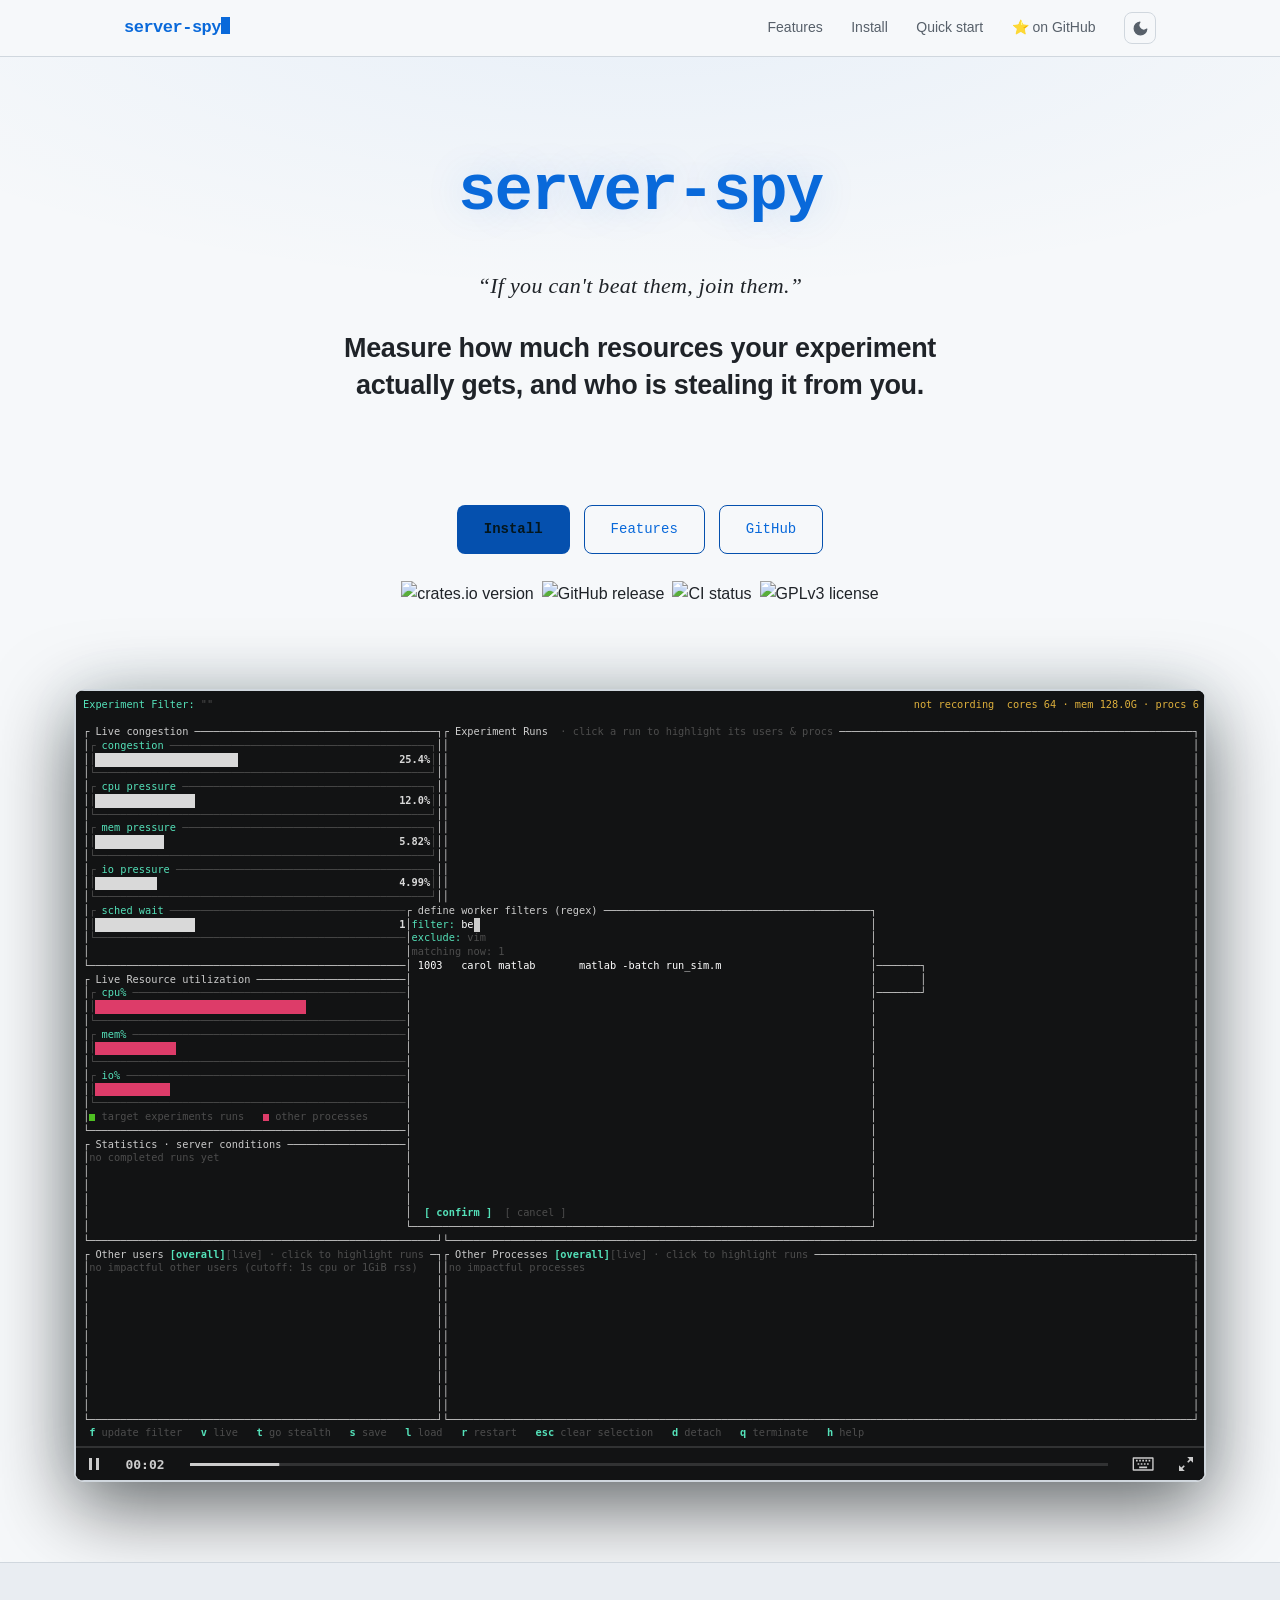
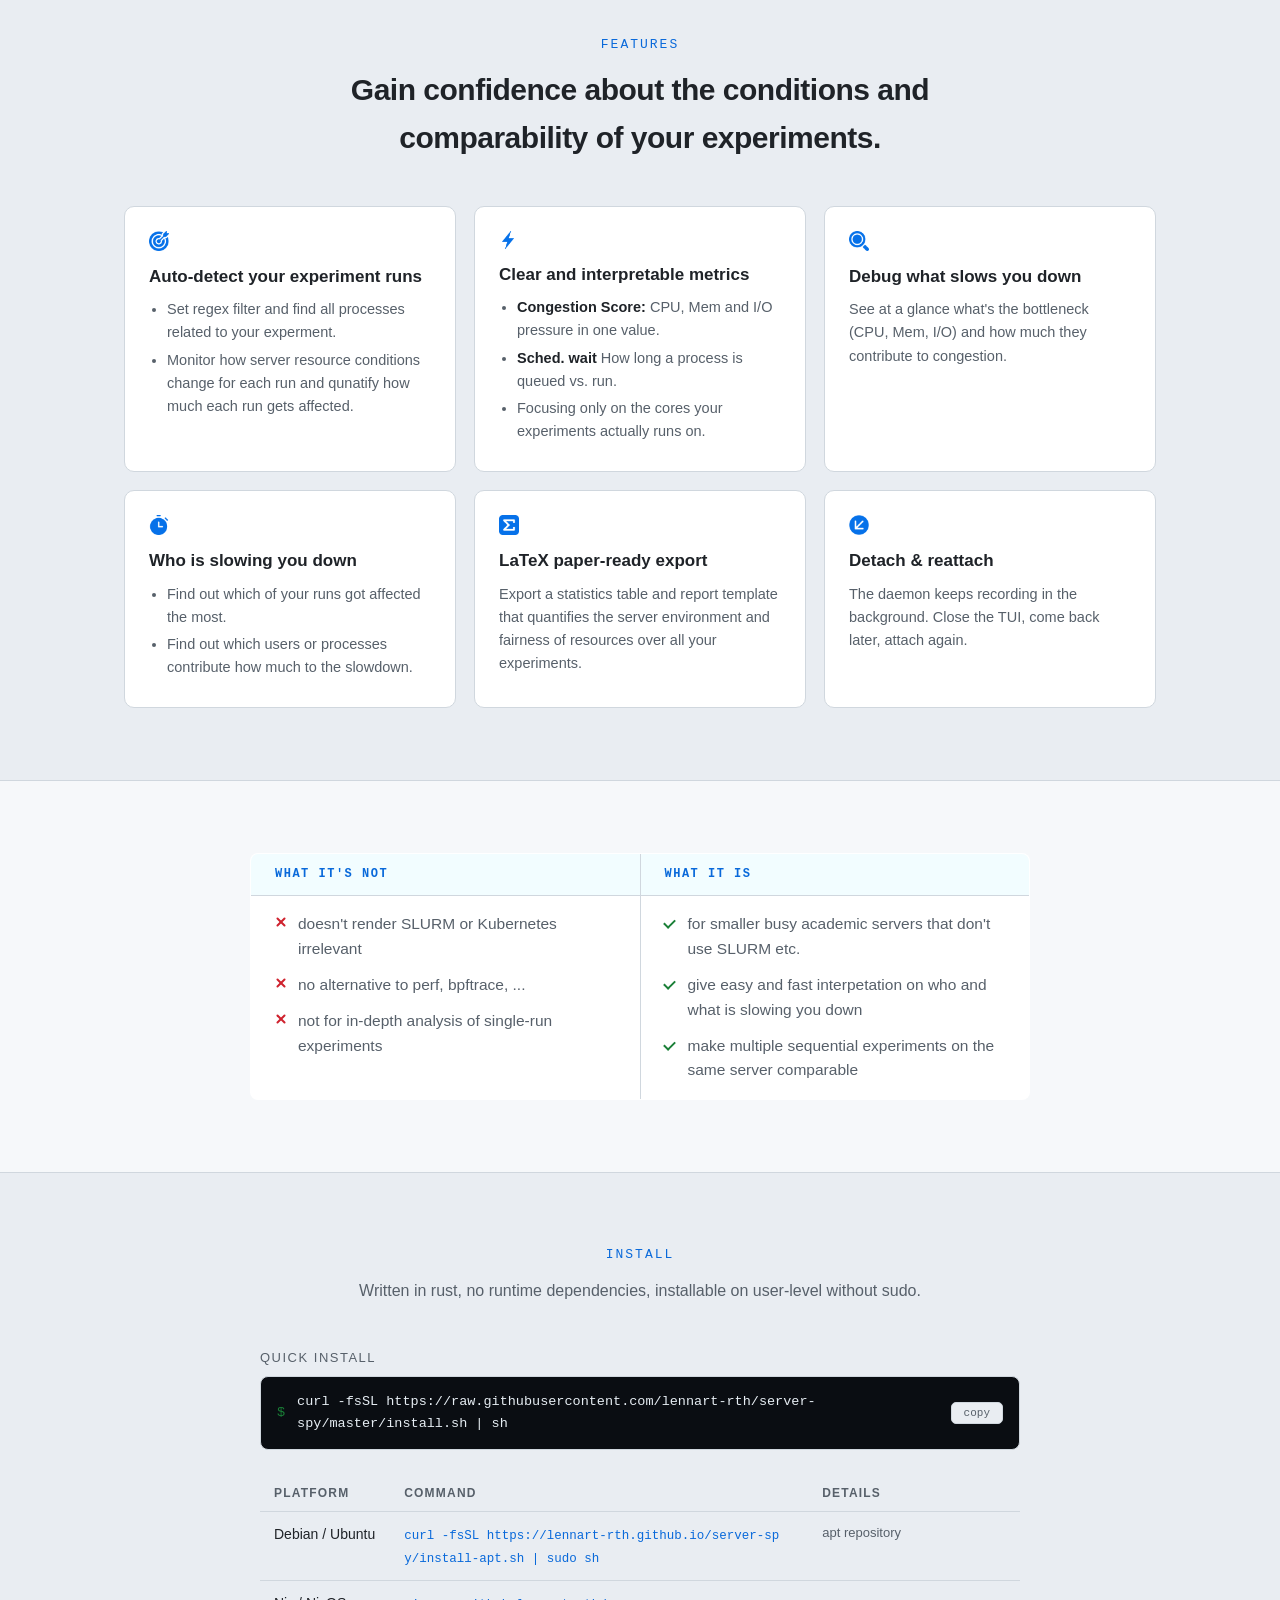
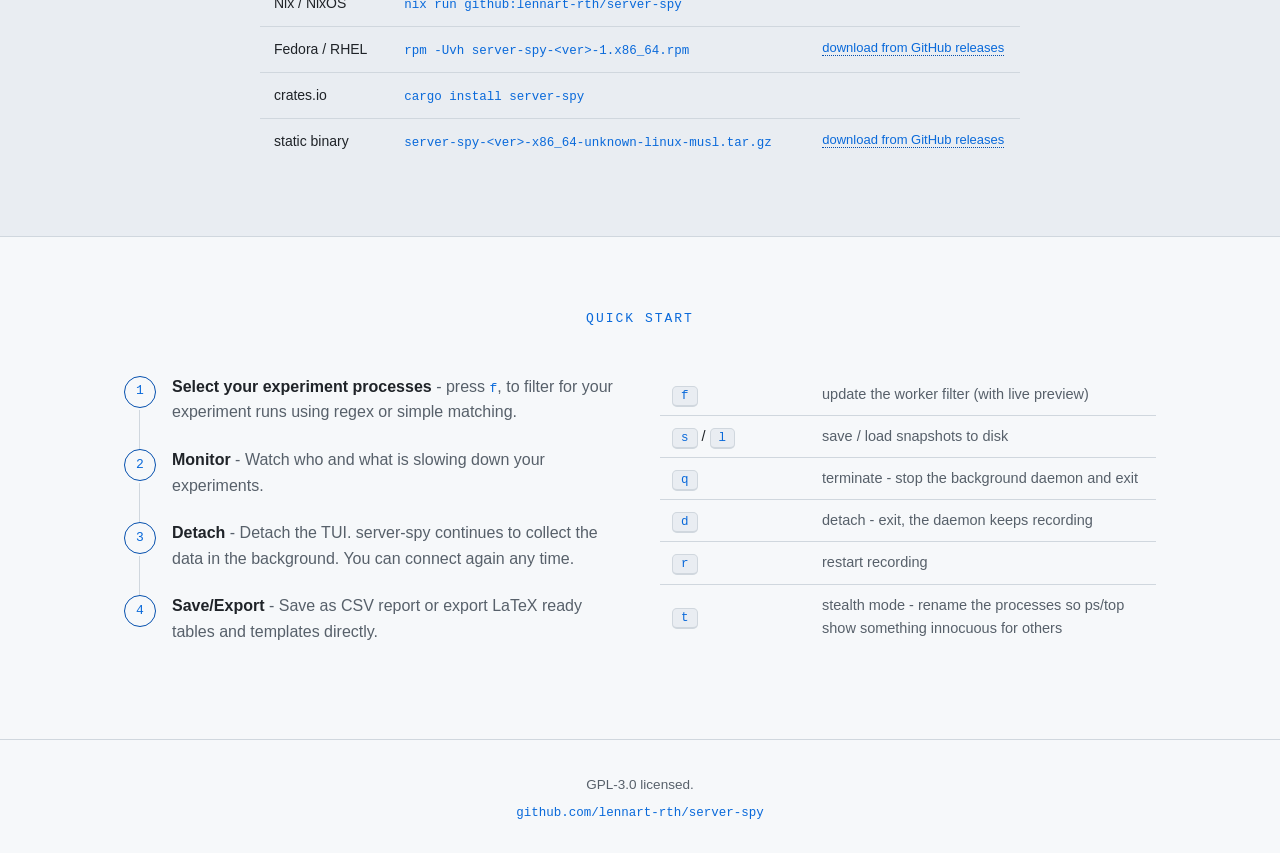
==== site/index.html @ 8155244b "demo: refresh recorded cast" ====
<!DOCTYPE html>
<html lang="en">
<head>
<meta charset="UTF-8">
<meta name="viewport" content="width=device-width, initial-scale=1.0">
<title>server-spy - system congestion tracker for shared servers</title>
<meta name="description" content="server-spy measures how much CPU, memory and I/O your experiment processes actually got on a busy shared server - and who took the rest.">
<!-- machine-meta:start -->
<meta property="og:title" content="server-spy — gain confidence about the conditions and comparability of your experiments">
<meta property="og:description" content="A terminal tool that measures CPU, memory and I/O congestion on shared servers and shows how much each of your experiment runs was slowed down by it.">
<meta property="og:type" content="website">
<meta property="og:url" content="https://lennart-rth.github.io/server-spy/">
<meta property="og:image" content="https://lennart-rth.github.io/server-spy/og-image.png">
<link rel="alternate" type="text/markdown" href="index.md">
<link rel="describedby" href="llms.txt">
<script type="application/ld+json">
{
  "@context": "https://schema.org",
  "@type": "SoftwareApplication",
  "name": "server-spy",
  "description": "A terminal tool that measures CPU, memory and I/O congestion on shared servers and shows how much each of your experiment runs was slowed down by it.",
  "url": "https://lennart-rth.github.io/server-spy/",
  "codeRepository": "https://github.com/lennart-rth/server-spy",
  "license": "https://www.gnu.org/licenses/gpl-3.0.html",
  "version": "0.1.2",
  "softwareVersion": "0.1.2",
  "operatingSystem": "Linux",
  "applicationCategory": "DeveloperApplication",
  "installUrl": "https://lennart-rth.github.io/server-spy/install.sh",
  "downloadUrl": "https://github.com/lennart-rth/server-spy/releases/latest",
  "releaseNotes": "https://github.com/lennart-rth/server-spy/releases",
  "author": { "@type": "Person", "name": "lennart-rth", "url": "https://github.com/lennart-rth" },
  "datePublished": "2026-08-21",
  "offers": { "@type": "Offer", "price": "0", "priceCurrency": "EUR" },
  "keywords": ["monitoring", "hpc", "psi", "reproducibility", "shared-server", "experiment", "congestion", "tui", "linux"]
}
</script>
<!-- machine-meta:end -->
<link rel="icon" type="image/png" sizes="32x32" href="favicon.png">
<script>
  try { var savedTheme = localStorage.getItem("theme"); } catch (e) { savedTheme = null; }
  document.documentElement.dataset.theme = savedTheme || (window.matchMedia("(prefers-color-scheme: light)").matches ? "light" : "dark");
</script>
<link rel="icon" type="image/svg+xml" href="favicon.svg">
<link rel="stylesheet" href="style.css?v=0.1.2">
</head>
<body>

<nav>
  <div class="container">
    <a class="brand" href="#">server-spy<span class="cursor"></span></a>
    <div class="links">
      <a href="#features">Features</a>
      <a href="#install">Install</a>
      <a href="#quickstart">Quick start</a>
      <a href="https://github.com/lennart-rth/server-spy">⭐ on GitHub</a>
      <button class="theme-toggle" id="theme-toggle" type="button" aria-label="Toggle light mode">
        <svg class="icon-sun" viewBox="0 0 24 24" aria-hidden="true"><path d="M12 17a5 5 0 1 0 0-10 5 5 0 0 0 0 10Zm0-12V3m0 18v-2M4.2 4.2l1.4 1.4m12.8 12.8 1.4 1.4M3 12h2m14 0h2M4.2 19.8l1.4-1.4m12.8-12.8 1.4-1.4"/></svg>
        <svg class="icon-moon" viewBox="0 0 24 24" aria-hidden="true"><path d="M21 12.8A9 9 0 1 1 11.2 3a7 7 0 0 0 9.8 9.8Z"/></svg>
      </button>
    </div>
  </div>
</nav>

<header class="hero">
  <div class="container">
    <h1>server-spy</h1>
    <p class="sub">
      <span class="quote"><q>If you can't beat them, join them.</q></span>
      <span class="catch">Measure how much resources your experiment actually gets, and who is stealing it from you.</span>
    </p>
    <div class="cta">
      <a class="btn solid" href="#install">Install</a>
      <a class="btn" href="#features">Features</a>
      <a class="btn" href="https://github.com/lennart-rth/server-spy">GitHub</a>
    </div>
    <div class="badges">
      <img src="https://img.shields.io/crates/v/server-spy" alt="crates.io version">
      <img src="https://img.shields.io/github/v/release/lennart-rth/server-spy" alt="GitHub release">
      <img src="https://img.shields.io/github/actions/workflow/status/lennart-rth/server-spy/ci.yml?label=ci" alt="CI status">
      <img src="https://img.shields.io/badge/license-GPLv3-blue" alt="GPLv3 license">
    </div>
  </div>
</header>

<div class="cast-wrap">
  <div id="demo-player"></div>
</div>

<section class="alt" id="features">
  <div class="container">
    <div class="sec-head">
      <div class="kicker">Features</div>
      <h2>Gain confidence about the conditions and comparability of your experiments.</h2>
    </div>
    <div class="cards">
      <div class="card">
        <div class="icon"><img src="target_407061.png" alt=""></div>
        <h3>Auto-detect your experiment runs</h3>
        <ul>
          <li>Set regex filter and find all processes related to your experment.</li>
          <li>Monitor how server resource conditions change for each run and qunatify how much each run gets affected.</li>
        </ul>
      </div>
      <div class="card">
        <div class="icon icon-sm"><img src="electric_11869452.png" alt=""></div>
        <h3>Clear and interpretable metrics</h3>
        <ul>
          <li><strong>Congestion Score:</strong> CPU, Mem and I/O pressure in one value.</li>
          <li><strong>Sched. wait</strong> How long a process is queued vs. run.</li>
          <li>Focusing only on the cores your experiments actually runs on.</li>
        </ul>
      </div>
      <div class="card">
        <div class="icon"><img src="search_929540.png" alt=""></div>
        <h3>Debug what slows you down</h3>
        <p>See at a glance what's the bottleneck (CPU, Mem, I/O) and how much they contribute to congestion.</p>
      </div>
      <div class="card">
        <div class="icon"><img src="timer_709717.png" alt=""></div>
        <h3>Who is slowing you down</h3>
        <ul>
          <li>Find out which of your runs got affected the most.</li>
          <li>Find out which users or processes contribute how much to the slowdown.</li>
        </ul>
      </div>
      <div class="card">
        <div class="icon"><img src="summation_13111352.png" alt=""></div>
        <h3>LaTeX paper-ready export</h3>
        <p>Export a statistics table and report template that quantifies the server environment and fairness of resources over all your experiments.</p>
      </div>
      <div class="card">
        <div class="icon"><img src="left-down_7131349.png" alt=""></div>
        <h3>Detach &amp; reattach</h3>
        <p>The daemon keeps recording in the background. Close the TUI, come back later, attach again.</p>
      </div>
    </div>
  </div>
</section>

<section id="scope">
  <div class="container">
    <!-- <div class="sec-head"> -->
      <!-- <div class="kicker">Scope</div> -->
    <!-- </div> -->
    <div class="scope-wrap">
      <table class="scope">
        <thead>
          <tr>
            <th>What it's not</th>
            <th>What it is</th>
          </tr>
        </thead>
        <tbody>
          <tr>
            <td>
              <ul>
                <li class="no"><span class="mark no-mark" aria-hidden="true"></span><span>doesn't render SLURM or Kubernetes irrelevant</span></li>
                <li class="no"><span class="mark no-mark" aria-hidden="true"></span><span>no alternative to perf, bpftrace, ...</span></li>
                <li class="no"><span class="mark no-mark" aria-hidden="true"></span><span>not for in-depth analysis of single-run experiments</span></li>
              </ul>
            </td>
            <td>
              <ul>
                <li class="yes"><span class="mark yes-mark" aria-hidden="true"></span><span>for smaller busy academic servers that don't use SLURM etc.</span></li>
                <li class="yes"><span class="mark yes-mark" aria-hidden="true"></span>give easy and fast interpetation on who and what is slowing you down<span></span></li>
                <li class="yes"><span class="mark yes-mark" aria-hidden="true"></span><span>make multiple sequential experiments on the same server comparable</span></li>
              </ul>
            </td>
          </tr>
        </tbody>
      </table>
    </div>
  </div>
</section>

<section class="alt" id="install">
  <div class="container">
    <div class="sec-head">
      <div class="kicker">Install</div>
      <p>Written in rust, no runtime dependencies, installable on user-level without sudo.</p>
    </div>
    <div class="quick-title">Quick install</div>
    <div class="one-liner" id="install-cmd">
      <span class="prompt">$</span><span id="install-cmd-text"> curl -fsSL https://raw.githubusercontent.com/lennart-rth/server-spy/master/install.sh | sh</span>
      <button class="copy-btn" id="copy-btn" type="button">copy</button>
    </div>
    <table class="install-table">
      <tr><th>Platform</th><th>Command</th><th>Details</th></tr>
      <tr><td>Debian / Ubuntu</td><td><code>curl -fsSL https://lennart-rth.github.io/server-spy/install-apt.sh | sudo sh</code></td><td>apt repository</td></tr>
      <tr><td>Nix / NixOS</td><td><code>nix run github:lennart-rth/server-spy</code></td><td></td></tr>
      <tr><td>Fedora / RHEL</td><td><code>rpm -Uvh server-spy-&lt;ver&gt;-1.x86_64.rpm</code></td><td><a href="https://github.com/lennart-rth/server-spy/releases">download from GitHub releases</a></td></tr>
      <tr><td>crates.io</td><td><code>cargo install server-spy</code></td><td></td></tr>
      <tr><td>static binary</td><td><code>server-spy-&lt;ver&gt;-x86_64-unknown-linux-musl.tar.gz</code></td><td><a href="https://github.com/lennart-rth/server-spy/releases">download from GitHub releases</a></td></tr>
    </table>
  </div>
</section>

<section id="quickstart">
  <div class="container">
    <div class="sec-head">
      <div class="kicker">Quick start</div>
    </div>
    <div class="split">
      <div class="flow">
        <ol>
          <li><strong>Select your experiment processes</strong> - press <code>f</code>, to filter for your experiment runs using regex or simple matching.</li>
          <li><strong>Monitor</strong> - Watch who and what is slowing down your experiments.</li>
          <li><strong>Detach</strong> - Detach the TUI. server-spy continues to collect the data in the background. You can connect again any time.</li>
          <li><strong>Save/Export</strong> - Save as CSV report or export LaTeX ready tables and templates directly.</li>
        </ol>
      </div>
      <table class="keys">
        <tr><td><kbd>f</kbd></td><td>update the worker filter (with live preview)</td></tr>
        <tr><td><kbd>s</kbd> / <kbd>l</kbd></td><td>save / load snapshots to disk</td></tr>
        <tr><td><kbd>q</kbd></td><td>terminate - stop the background daemon and exit</td></tr>
        <tr><td><kbd>d</kbd></td><td>detach - exit, the daemon keeps recording</td></tr>
        <tr><td><kbd>r</kbd></td><td>restart recording</td></tr>
        <tr><td><kbd>t</kbd></td><td>stealth mode - rename the processes so ps/top show something innocuous for others</td></tr>
      </table>
    </div>
  </div>
</section>

<footer>
  <div class="container">
    <p>GPL-3.0 licensed.</p>
    <p class="mono"><a href="https://github.com/lennart-rth/server-spy">github.com/lennart-rth/server-spy</a></p>
  </div>
</footer>

<script>
(function () {
    var btn = document.getElementById("copy-btn");
    var cmd = document.getElementById("install-cmd-text");
    btn.addEventListener("click", function () {
        var text = cmd.innerText.trim();
        var done = function () {
            btn.textContent = "copied";
            btn.classList.add("copied");
            setTimeout(function () {
                btn.textContent = "copy";
                btn.classList.remove("copied");
            }, 1500);
        };
        if (navigator.clipboard && navigator.clipboard.writeText) {
            navigator.clipboard.writeText(text).then(done, function () {
                fallback(text);
                done();
            });
        } else {
            fallback(text);
            done();
        }
        function fallback(text) {
            var ta = document.createElement("textarea");
            ta.value = text;
            ta.style.position = "fixed";
            ta.style.opacity = "0";
            document.body.appendChild(ta);
            ta.select();
            try { document.execCommand("copy"); } catch (e) {}
            document.body.removeChild(ta);
        }
    });
})();
</script>

<link rel="stylesheet" href="asciinema-player.css?v=0.1.2">
<script src="asciinema-player.min.js?v=0.1.2"></script>
<script>
  AsciinemaPlayer.create('[data-uri]', document.getElementById('demo-player'), {
    theme: 'asciinema',
    controls: true,
    autoPlay: true,
    loop: true,
    idleTimeLimit: 1,
    fit: 'width',
    preload: true,
    poster: 'data:text/plain,server-spy - a live session on a shared server'
  });
</script>

<script>
document.getElementById("theme-toggle").addEventListener("click", function () {
  var next = document.documentElement.dataset.theme === "dark" ? "light" : "dark";
  document.documentElement.dataset.theme = next;
  try { localStorage.setItem("theme", next); } catch (e) {}
});
</script>

</body>
</html>
---- site/style.css ----
:root {
    --bg: #0b0e14;
    --bg-soft: #11151f;
    --panel: #0f141f;
    --border: #1e2635;
    --text: #c9d1d9;
    --muted: #7d8590;
    --accent: #00d9ff;
    --accent-dim: #0aa8c9;
    --green: #3fb950;
    --red: #f85149;
    --nav-bg: rgba(11, 14, 20, 0.9);
    --term-bg: #0a0d12;
    --term-fg: #e6edf3;
    --mono: "SFMono-Regular", "JetBrains Mono", "Fira Code", Menlo, Consolas, monospace;
    --serif: Georgia, "Times New Roman", "Noto Serif", serif;
}

html[data-theme="light"] {
    --bg: #f6f8fa;
    --bg-soft: #e9edf2;
    --panel: #ffffff;
    --border: #d0d7de;
    --text: #1f2328;
    --muted: #57606a;
    --accent: #0969da;
    --accent-dim: #0550ae;
    --green: #1a7f37;
    --red: #cf222e;
    --nav-bg: rgba(246, 248, 250, 0.92);
}

/* light mode: tone down the neon cyan glows so only a soft blue remains */
html[data-theme="light"] .hero {
    background:
        radial-gradient(ellipse 70% 50% at 50% -10%, rgba(9, 105, 218, 0.06), transparent),
        var(--bg);
}
html[data-theme="light"] .hero h1 {
    text-shadow: 0 0 40px rgba(9, 105, 218, 0.18);
}
html[data-theme="light"] .hero .sub .catch {
    text-shadow: none;
}
html[data-theme="light"] .btn:hover {
    background: rgba(9, 105, 218, 0.07);
    box-shadow: 0 0 24px rgba(9, 105, 218, 0.12);
}
html[data-theme="light"] .card .icon img {
    filter: invert(33%) sepia(97%) saturate(2404%) hue-rotate(199deg) brightness(91%) contrast(101%);
}

html { scroll-behavior: smooth; }

body {
    transition: background-color 0.2s ease, color 0.2s ease;
}

* { margin: 0; padding: 0; box-sizing: border-box; }

html { scroll-behavior: smooth; }

body {
    background: var(--bg);
    color: var(--text);
    font-family: -apple-system, BlinkMacSystemFont, "Segoe UI", Roboto, "Helvetica Neue", Arial, sans-serif;
    line-height: 1.6;
    font-size: 16px;
}

.container { max-width: 1080px; margin: 0 auto; padding: 0 24px; }

/* ---------- nav ---------- */

nav {
    position: sticky; top: 0; z-index: 10;
    background: var(--nav-bg);
    backdrop-filter: blur(8px);
    border-bottom: 1px solid var(--border);
}
nav .container {
    display: flex; align-items: center; justify-content: space-between;
    height: 56px;
}
.brand {
    font-family: var(--mono);
    font-weight: 700; font-size: 17px;
    color: var(--accent);
    letter-spacing: -0.5px;
    text-decoration: none;
}
.brand .cursor {
    display: inline-block; width: 9px; height: 17px;
    background: var(--accent);
    vertical-align: -2px;
    animation: blink 1.1s steps(1) infinite;
}
@keyframes blink { 50% { opacity: 0; } }
nav .links a {
    color: var(--muted);
    text-decoration: none;
    margin-left: 24px;
    font-size: 14px;
}
nav .links a:hover { color: var(--accent); }
.theme-toggle {
    margin-left: 24px;
    display: inline-flex;
    align-items: center;
    justify-content: center;
    width: 32px;
    height: 32px;
    border-radius: 8px;
    background: transparent;
    border: 1px solid var(--border);
    color: var(--muted);
    cursor: pointer;
    vertical-align: middle;
    transition: all 0.15s ease;
}
.theme-toggle:hover { color: var(--accent); border-color: var(--accent-dim); }
.theme-toggle svg {
    width: 17px;
    height: 17px;
    fill: currentColor;
    stroke: currentColor;
    stroke-width: 1.7;
    stroke-linecap: round;
    stroke-linejoin: round;
}
html[data-theme="dark"] .theme-toggle .icon-moon { display: none; }
html[data-theme="light"] .theme-toggle .icon-sun { display: none; }

/* ---------- hero ---------- */

.hero {
    padding: 84px 0 48px;
    text-align: center;
    background:
        radial-gradient(ellipse 70% 50% at 50% -10%, rgba(0, 217, 255, 0.10), transparent),
        var(--bg);
}
.hero .tag {
    font-family: var(--mono);
    font-size: 13px;
    color: var(--muted);
    margin-bottom: 18px;
}
.hero h1 {
    font-family: var(--mono);
    font-size: clamp(38px, 6vw, 64px);
    font-weight: 700;
    letter-spacing: -2px;
    color: var(--accent);
    text-shadow: 0 0 40px rgba(0, 217, 255, 0.35);
}
.hero .sub {
    max-width: 640px;
    margin: 25px auto 0;
    color: var(--muted);
    font-size: 18px;
}
.hero .sub .quote {
    display: block;
    margin-bottom: 20px;
}
.hero .sub .quote q {
    font-family: var(--serif);
    font-style: italic;
    font-size: 22px;
    color: var(--text);
    letter-spacing: 0.3px;
}
.hero .sub .catch {
    display: block;
    font-size: 27px;
    font-weight: 700;
    line-height: 1.4;
    letter-spacing: -0.3px;
    color: var(--text);
    margin-top: 26px;
    text-shadow: 0 0 30px rgba(0, 217, 255, 0.12);
}
.scope-wrap {
    max-width: 780px;
    margin: 0 auto;
}
.scope {
    width: 100%;
    border-collapse: collapse;
    border: 1px solid var(--border);
    border-radius: 8px;
    overflow: hidden;
    background: var(--panel);
    text-align: left;
    font-size: 15.5px;
}
.scope th {
    padding: 11px 24px;
    font-family: var(--mono);
    font-size: 12px;
    letter-spacing: 1.5px;
    text-transform: uppercase;
    color: var(--accent);
    background: rgba(0, 217, 255, 0.05);
    border-bottom: 1px solid var(--border);
}
.scope td {
    padding: 16px 24px;
    vertical-align: top;
    color: var(--muted);
    width: 50%;
}
.scope th + th,
.scope td + td {
    border-left: 1px solid var(--border);
}
.scope ul {
    margin: 0;
    padding: 0;
    list-style: none;
}
.scope li {
    display: flex;
    align-items: flex-start;
    gap: 10px;
    margin-bottom: 11px;
}
.scope li:last-child {
    margin-bottom: 0;
}
/* CSS-drawn markers: a check and a cross, no emoji glyphs */
.scope .mark {
    flex: none;
    position: relative;
    width: 13px;
    height: 13px;
    margin-top: 4px;
}
.scope .yes-mark::after {
    content: "";
    position: absolute;
    left: 1px;
    top: 1px;
    width: 5px;
    height: 9px;
    border: solid var(--green);
    border-width: 0 2px 2px 0;
    transform: rotate(45deg);
}
.scope .no-mark::before,
.scope .no-mark::after {
    content: "";
    position: absolute;
    left: 0;
    top: 5px;
    width: 12px;
    height: 2px;
    border-radius: 1px;
    background: var(--red);
}
.scope .no-mark::before {
    transform: rotate(45deg);
}
.scope .no-mark::after {
    transform: rotate(-45deg);
}
.scope b {
    color: var(--text);
    font-weight: 600;
}
.hero .cta { margin-top: 100px; display: flex; gap: 14px; justify-content: center; flex-wrap: wrap; }
.btn {
    display: inline-block;
    padding: 12px 26px;
    border-radius: 8px;
    font-family: var(--mono);
    font-size: 14px;
    text-decoration: none;
    border: 1px solid var(--accent-dim);
    color: var(--accent);
    transition: all 0.15s ease;
}
.btn:hover { background: rgba(0, 217, 255, 0.08); box-shadow: 0 0 24px rgba(0, 217, 255, 0.25); }
.btn.solid { background: var(--accent-dim); color: #04161c; font-weight: 700; border-color: transparent; }
.btn.solid:hover { background: var(--accent); }
.hero .badges { margin-top: 27px; display: flex; gap: 8px; justify-content: center; flex-wrap: wrap; }
.hero .badges img { height: 20px; }

/* ---------- tui screenshot ---------- */

.tui-wrap {
    margin: 40px auto 0;
    max-width: 1180px;
    padding: 0 24px;
}
.tui-shell {
    background: var(--term-bg);
    border: 1px solid var(--border);
    border-radius: 10px;
    box-shadow: 0 24px 80px rgba(0, 0, 0, 0.6), 0 0 60px rgba(0, 217, 255, 0.05);
    overflow: hidden;
}
.tui-titlebar {
    display: flex; align-items: center; gap: 8px;
    padding: 10px 14px;
    background: var(--bg-soft);
    border-bottom: 1px solid var(--border);
    font-family: var(--mono);
    font-size: 12px;
    color: var(--muted);
}
.tui-titlebar .dots { display: flex; gap: 6px; margin-right: 8px; }
.tui-titlebar .dots i {
    width: 11px; height: 11px; border-radius: 50%;
    background: var(--border);
}
.tui-titlebar .dots i:nth-child(1) { background: #f85149; }
.tui-titlebar .dots i:nth-child(2) { background: #d29922; }
.tui-titlebar .dots i:nth-child(3) { background: #3fb950; }
.tui-screen {
    padding: 10px 0 0;
    overflow-x: auto;
    max-height: 620px;
    overflow-y: auto;
}
.tui-screen pre {
    font-family: var(--mono);
    font-size: 12px;
    line-height: 1.25;
    color: var(--term-fg);
    padding: 0 12px 12px;
    display: inline-block;
    min-width: 100%;
    white-space: pre;
}

/* ---------- cast player ---------- */

.cast-wrap {
    max-width: 1180px;
    margin: 40px auto 80px;
    padding: 0 24px;
}
.cast-wrap .ap-wrapper,
.cast-wrap .ap-player {
    width: 100% !important;
    max-width: 100%;
    border: 1px solid var(--border);
    border-radius: 10px;
    box-shadow: 0 24px 80px rgba(0, 0, 0, 0.6), 0 0 60px rgba(0, 217, 255, 0.05);
    overflow: hidden;
}

/* ---------- sections ---------- */

section { padding: 72px 0; }
section.alt { background: var(--bg-soft); border-top: 1px solid var(--border); border-bottom: 1px solid var(--border); }
.sec-head { text-align: center; max-width: 720px; margin: 0 auto 44px; }
.sec-head .kicker {
    font-family: var(--mono);
    font-size: 13px;
    color: var(--accent);
    text-transform: uppercase;
    letter-spacing: 2px;
    margin-bottom: 10px;
}
.sec-head h2 { font-size: 30px; letter-spacing: -0.5px; }
.sec-head p { color: var(--muted); margin-top: 12px; }

/* feature cards */
.cards {
    display: grid;
    grid-template-columns: repeat(auto-fit, minmax(300px, 1fr));
    gap: 18px;
}
.card {
    background: var(--panel);
    border: 1px solid var(--border);
    border-radius: 10px;
    padding: 24px;
    transition: border-color 0.15s ease;
}
.card:hover { border-color: var(--accent-dim); }
.card .icon { font-family: var(--mono); font-size: 22px; color: var(--accent); }
.card .icon img {
    width: 20px;
    height: 20px;
    display: block;
    /* tint the black-on-transparent PNG to the accent blue (#00d9ff) */
    filter: invert(50%) sepia(11%) saturate(8987%) hue-rotate(187deg) brightness(145%) contrast(142%);
}
.card .icon-sm img { width: 18px; height: 18px; }
.card h3 { font-size: 17px; margin: 12px 0 8px; }
.card p { color: var(--muted); font-size: 14.5px; }
.card ul { margin: 0 0 0 18px; padding: 0; }
.card li { color: var(--muted); font-size: 14.5px; margin: 4px 0; }
.card li strong { color: var(--text); font-weight: 600; }

/* install */
.quick-title {
    max-width: 760px;
    margin: 0 auto;
    color: var(--muted);
    font-size: 13px;
    text-transform: uppercase;
    letter-spacing: 1.5px;
    margin-bottom: 8px;
}
.one-liner {
    display: flex;
    align-items: center;
    gap: 12px;
    margin: 0 auto;
    max-width: 760px;
    background: var(--term-bg);
    border: 1px solid var(--border);
    border-radius: 8px;
    padding: 14px 16px;
    font-family: var(--mono);
    font-size: 13.5px;
    color: var(--term-fg);
}
.one-liner .prompt {
    color: var(--green);
    user-select: none;
    -webkit-user-select: none;
    flex-shrink: 0;
}
.one-liner #install-cmd-text {
    flex: 1;
    overflow-wrap: anywhere;
    word-break: break-word;
}
.copy-btn {
    flex-shrink: 0;
    background: var(--bg-soft);
    color: var(--muted);
    border: 1px solid var(--border);
    border-radius: 5px;
    padding: 4px 12px;
    font-family: var(--mono);
    font-size: 11px;
    cursor: pointer;
    transition: all 0.15s ease;
}
.copy-btn:hover { color: var(--accent); border-color: var(--accent-dim); }
.copy-btn.copied { color: var(--green); border-color: var(--green); }

.install-table {
    width: 100%;
    max-width: 760px;
    margin: 26px auto 0;
    border-collapse: collapse;
    font-size: 14px;
}
.install-table th {
    text-align: left;
    color: var(--muted);
    font-weight: 600;
    font-size: 12px;
    text-transform: uppercase;
    letter-spacing: 1.2px;
    padding: 8px 14px;
    border-bottom: 1px solid var(--border);
}
.install-table td {
    padding: 11px 14px;
    border-bottom: 1px solid var(--border);
    vertical-align: top;
}
.install-table tr:last-child td { border-bottom: none; }
.install-table td:first-child { color: var(--text); white-space: nowrap; }
.install-table td:nth-child(2) { width: 55%; }
.install-table code {
    font-family: var(--mono);
    font-size: 12.5px;
    color: var(--accent);
    word-break: break-all;
}
.install-table td:last-child {
    color: var(--muted);
    font-size: 13px;
}
.install-table a {
    color: var(--accent);
    text-decoration: none;
    border-bottom: 1px dotted var(--accent-dim);
}
.install-table a:hover { color: var(--accent-dim); }

/* keys + flow */
.split { display: grid; grid-template-columns: 1fr 1fr; gap: 40px; align-items: start; }
@media (max-width: 820px) { .split { grid-template-columns: 1fr; } }
.flow ol { list-style: none; counter-reset: step; }
.flow li {
    counter-increment: step;
    position: relative;
    padding: 0 0 22px 48px;
    color: var(--muted);
}
.flow li::before {
    content: counter(step);
    position: absolute; left: 0; top: 2px;
    width: 30px; height: 30px;
    display: grid; place-items: center;
    border: 1px solid var(--accent-dim);
    border-radius: 50%;
    color: var(--accent);
    font-family: var(--mono);
    font-size: 13px;
}
.flow li strong { color: var(--text); }
.flow li code { font-family: var(--mono); font-size: 13px; color: var(--accent); }
.flow li:not(:last-child)::after {
    content: "";
    position: absolute; left: 14.5px; top: 36px;
    width: 1px; height: calc(100% - 34px);
    background: var(--border);
}

table.keys { width: 100%; border-collapse: collapse; font-size: 14.5px; }
table.keys td {
    padding: 9px 12px;
    border-bottom: 1px solid var(--border);
}
table.keys tr:last-child td { border-bottom: none; }
table.keys td:first-child { width: 150px; }
table.keys kbd {
    font-family: var(--mono);
    background: var(--bg-soft);
    border: 1px solid var(--border);
    border-bottom-width: 2px;
    border-radius: 5px;
    padding: 2px 8px;
    font-size: 12.5px;
    color: var(--accent);
}
table.keys td:last-child { color: var(--muted); }

/* how it works */
.how ul { list-style: none; max-width: 720px; margin: 0 auto; }
.how li {
    padding: 16px 0 16px 34px;
    position: relative;
    border-bottom: 1px solid var(--border);
    color: var(--muted);
}
.how li::before {
    content: "$";
    position: absolute; left: 0; top: 16px;
    color: var(--accent);
    font-family: var(--mono);
}
.how li strong { color: var(--text); }

/* footer */
footer {
    border-top: 1px solid var(--border);
    padding: 34px 0;
    text-align: center;
    color: var(--muted);
    font-size: 13.5px;
}
footer a { color: var(--accent); text-decoration: none; }
footer .mono { font-family: var(--mono); font-size: 12.5px; margin-top: 8px; }
---- site/asciinema-player.css ----
.ap-default-term-ff {
  --term-font-family: "Cascadia Code", "Source Code Pro", Menlo, Consolas, "DejaVu Sans Mono", monospace, "Symbols Nerd Font";
}
div.ap-wrapper {
  outline: none;
  height: 100%;
  display: flex;
  justify-content: center;
}
div.ap-wrapper .title-bar {
  display: none;
  top: -78px;
  transition: top 0.15s linear;
  position: absolute;
  left: 0;
  right: 0;
  box-sizing: content-box;
  font-size: 20px;
  line-height: 1em;
  padding: 15px;
  font-family: sans-serif;
  color: white;
  background-color: rgba(0, 0, 0, 0.8);
}
div.ap-wrapper .title-bar img {
  vertical-align: middle;
  height: 48px;
  margin-right: 16px;
}
div.ap-wrapper .title-bar a {
  color: white;
  text-decoration: underline;
}
div.ap-wrapper .title-bar a:hover {
  text-decoration: none;
}
div.ap-wrapper:fullscreen {
  background-color: #000;
  width: 100%;
  align-items: center;
}
div.ap-wrapper:fullscreen .title-bar {
  display: initial;
}
div.ap-wrapper:fullscreen.hud .title-bar {
  top: 0;
}
div.ap-wrapper div.ap-player {
  text-align: left;
  display: inline-block;
  padding: 0px;
  position: relative;
  box-sizing: content-box;
  overflow: hidden;
  max-width: 100%;
  border-radius: 4px;
  font-size: 15px;
  background-color: var(--term-color-background);
}
.ap-player {
  --term-color-foreground: #ffffff;
  --term-color-background: #000000;
  --term-color-0: var(--term-color-foreground);
  --term-color-1: var(--term-color-foreground);
  --term-color-2: var(--term-color-foreground);
  --term-color-3: var(--term-color-foreground);
  --term-color-4: var(--term-color-foreground);
  --term-color-5: var(--term-color-foreground);
  --term-color-6: var(--term-color-foreground);
  --term-color-7: var(--term-color-foreground);
  --term-color-8: var(--term-color-0);
  --term-color-9: var(--term-color-1);
  --term-color-10: var(--term-color-2);
  --term-color-11: var(--term-color-3);
  --term-color-12: var(--term-color-4);
  --term-color-13: var(--term-color-5);
  --term-color-14: var(--term-color-6);
  --term-color-15: var(--term-color-7);
}
div.ap-term {
  position: relative;
  font-family: var(--term-font-family);
  border-width: 0.75em;
  border-radius: 0;
  border-style: solid;
  border-color: var(--term-color-background);
  box-sizing: content-box;
}
div.ap-term canvas {
  position: absolute;
  inset: 0;
  display: block;
  width: 100%;
  height: 100%;
}
div.ap-term svg.ap-term-symbols {
  position: absolute;
  inset: 0;
  display: block;
  width: 100%;
  height: 100%;
  overflow: hidden;
  pointer-events: none;
}
div.ap-term svg.ap-term-symbols use {
  color: var(--term-color-foreground);
}
div.ap-term svg.ap-term-symbols:not(.ap-blink) .ap-blink {
  opacity: 0;
}
div.ap-term pre.ap-term-text {
  position: absolute;
  inset: 0;
  box-sizing: content-box;
  overflow: hidden;
  padding: 0;
  margin: 0px;
  display: block;
  white-space: pre;
  word-wrap: normal;
  word-break: normal;
  cursor: text;
  color: var(--term-color-foreground);
  outline: none;
  line-height: var(--term-line-height);
  font-family: inherit;
  font-size: inherit;
  font-variant-ligatures: none;
  border: 0;
  border-radius: 0;
  background-color: transparent !important;
}
pre.ap-term-text .ap-line {
  display: block;
  width: 100%;
  height: var(--term-line-height);
  position: absolute;
  top: calc(100% * var(--row) / var(--term-rows));
  letter-spacing: normal;
  overflow: hidden;
}
pre.ap-term-text .ap-line span {
  position: absolute;
  left: calc(100% * var(--offset) / var(--term-cols));
  padding: 0;
  display: inline-block;
  height: 100%;
}
pre.ap-term-text:not(.ap-blink) .ap-line .ap-blink {
  color: transparent;
  border-color: transparent;
}
pre.ap-term-text .ap-bold {
  font-weight: bold;
}
pre.ap-term-text .ap-faint {
  opacity: 0.5;
}
pre.ap-term-text .ap-underline {
  text-decoration: underline;
}
pre.ap-term-text .ap-italic {
  font-style: italic;
}
pre.ap-term-text .ap-strike {
  text-decoration: line-through;
}
.ap-line span {
  color: var(--term-color-foreground);
}
div.ap-player div.ap-control-bar {
  width: 100%;
  height: 32px;
  display: flex;
  justify-content: space-between;
  align-items: stretch;
  color: var(--term-color-foreground);
  box-sizing: content-box;
  line-height: 1;
  position: absolute;
  bottom: 0;
  left: 0;
  opacity: 0;
  transition: opacity 0.15s linear;
  user-select: none;
  border-top: 2px solid color-mix(in oklab, var(--term-color-background) 80%, var(--term-color-foreground));
  z-index: 30;
}
div.ap-player div.ap-control-bar * {
  box-sizing: inherit;
}
div.ap-control-bar svg.ap-icon path {
  fill: var(--term-color-foreground);
}
div.ap-control-bar button.ap-button {
  display: flex;
  flex: 0 0 auto;
  cursor: pointer;
  appearance: none;
  -webkit-appearance: none;
  background: transparent;
  border: 0;
  margin: 0;
  padding: 0;
  color: inherit;
  font: inherit;
  line-height: inherit;
}
div.ap-control-bar button.ap-playback-button {
  width: 12px;
  height: 12px;
  padding: 10px;
  margin: 0 0 0 2px;
}
div.ap-control-bar button.ap-playback-button svg {
  height: 12px;
  width: 12px;
}
div.ap-control-bar span.ap-timer {
  display: flex;
  flex: 0 0 auto;
  min-width: 50px;
  margin: 0 10px;
  height: 100%;
  text-align: center;
  font-size: 13px;
  line-height: 100%;
  cursor: default;
}
div.ap-control-bar span.ap-timer span {
  font-family: var(--term-font-family);
  font-size: inherit;
  font-weight: 600;
  margin: auto;
}
div.ap-control-bar span.ap-timer .ap-time-remaining {
  display: none;
}
div.ap-control-bar span.ap-timer:hover .ap-time-elapsed {
  display: none;
}
div.ap-control-bar span.ap-timer:hover .ap-time-remaining {
  display: flex;
}
div.ap-control-bar .ap-progressbar {
  display: block;
  flex: 1 1 auto;
  height: 100%;
  padding: 0 10px;
}
div.ap-control-bar .ap-progressbar .ap-bar {
  display: block;
  position: relative;
  cursor: default;
  height: 100%;
  font-size: 0;
}
div.ap-control-bar .ap-progressbar .ap-bar .ap-gutter {
  display: block;
  position: absolute;
  top: 15px;
  left: 0;
  right: 0;
  height: 3px;
}
div.ap-control-bar .ap-progressbar .ap-bar .ap-gutter-empty {
  background-color: color-mix(in oklab, var(--term-color-foreground) 20%, var(--term-color-background));
}
div.ap-control-bar .ap-progressbar .ap-bar .ap-gutter-full {
  width: 100%;
  transform-origin: left center;
  background-color: var(--term-color-foreground);
  border-radius: 3px;
}
div.ap-control-bar.ap-seekable .ap-progressbar .ap-bar {
  cursor: pointer;
}
div.ap-control-bar button.ap-fullscreen-button {
  width: 14px;
  height: 14px;
  padding: 9px;
  margin: 0 2px 0 4px;
}
div.ap-control-bar button.ap-fullscreen-button svg {
  width: 14px;
  height: 14px;
}
div.ap-control-bar button.ap-fullscreen-button svg.ap-icon-fullscreen-on {
  display: inline;
}
div.ap-control-bar button.ap-fullscreen-button svg.ap-icon-fullscreen-off {
  display: none;
}
div.ap-control-bar button.ap-fullscreen-button .ap-tooltip {
  right: 5px;
  left: initial;
  transform: none;
}
div.ap-control-bar button.ap-kbd-button {
  height: 14px;
  padding: 9px;
  margin: 0 0 0 4px;
}
div.ap-control-bar button.ap-kbd-button svg {
  width: 26px;
  height: 14px;
}
div.ap-control-bar button.ap-kbd-button .ap-tooltip {
  right: 5px;
  left: initial;
  transform: none;
}
div.ap-control-bar button.ap-speaker-button {
  width: 19px;
  padding: 6px 9px;
  margin: 0 0 0 4px;
  position: relative;
}
div.ap-control-bar button.ap-speaker-button svg {
  width: 19px;
}
div.ap-control-bar button.ap-speaker-button .ap-tooltip {
  left: -50%;
  transform: none;
}
div.ap-wrapper.ap-hud .ap-control-bar {
  opacity: 1;
}
div.ap-wrapper:fullscreen button.ap-fullscreen-button svg.ap-icon-fullscreen-on {
  display: none;
}
div.ap-wrapper:fullscreen button.ap-fullscreen-button svg.ap-icon-fullscreen-off {
  display: inline;
}
span.ap-progressbar span.ap-marker-container {
  display: block;
  top: 0;
  bottom: 0;
  width: 21px;
  position: absolute;
  margin-left: -10px;
}
span.ap-marker-container span.ap-marker {
  display: block;
  top: 13px;
  bottom: 12px;
  left: 7px;
  right: 7px;
  background-color: color-mix(in oklab, var(--term-color-foreground) 33%, var(--term-color-background));
  position: absolute;
  transition: top 0.1s, bottom 0.1s, left 0.1s, right 0.1s, background-color 0.1s;
  border-radius: 50%;
}
span.ap-marker-container span.ap-marker.ap-marker-past {
  background-color: var(--term-color-foreground);
}
span.ap-marker-container span.ap-marker:hover,
span.ap-marker-container:hover span.ap-marker {
  background-color: var(--term-color-foreground);
  top: 11px;
  bottom: 10px;
  left: 5px;
  right: 5px;
}
.ap-tooltip-container span.ap-tooltip {
  visibility: hidden;
  background-color: var(--term-color-foreground);
  color: var(--term-color-background);
  font-family: var(--term-font-family);
  font-weight: bold;
  text-align: center;
  padding: 0 0.5em;
  border-radius: 4px;
  position: absolute;
  z-index: 1;
  white-space: nowrap;
  /* Prevents the text from wrapping and makes sure the tooltip width adapts to the text length */
  font-size: 13px;
  line-height: 2em;
  bottom: 100%;
  left: 50%;
  transform: translateX(-50%);
}
.ap-tooltip-container:hover span.ap-tooltip {
  visibility: visible;
}
.ap-player .ap-overlay {
  z-index: 10;
  background-repeat: no-repeat;
  background-position: center;
  position: absolute;
  top: 0;
  left: 0;
  right: 0;
  bottom: 0;
  display: flex;
  justify-content: center;
  align-items: center;
}
.ap-player .ap-overlay-start {
  cursor: pointer;
}
.ap-player .ap-overlay-start .ap-play-button {
  font-size: 0px;
  position: absolute;
  left: 0;
  top: 0;
  right: 0;
  bottom: 0;
  text-align: center;
  color: white;
  height: 80px;
  max-height: 66%;
  margin: auto;
}
.ap-player .ap-overlay-start .ap-play-button div {
  height: 100%;
}
.ap-player .ap-overlay-start .ap-play-button div span {
  height: 100%;
  display: block;
}
.ap-player .ap-overlay-start .ap-play-button div span svg {
  height: 100%;
  display: inline-block;
}
.ap-player .ap-overlay-start .ap-play-button svg {
  filter: drop-shadow(0px 0px 5px rgba(0, 0, 0, 0.4));
}
.ap-player .ap-overlay-loading .ap-loader {
  width: 48px;
  height: 48px;
  border-radius: 50%;
  display: inline-block;
  position: relative;
  border: 10px solid;
  border-color: rgba(255, 255, 255, 0.3) rgba(255, 255, 255, 0.5) rgba(255, 255, 255, 0.7) #ffffff;
  border-color: color-mix(in srgb, var(--term-color-foreground) 30%, var(--term-color-background)) color-mix(in srgb, var(--term-color-foreground) 50%, var(--term-color-background)) color-mix(in srgb, var(--term-color-foreground) 70%, var(--term-color-background)) color-mix(in srgb, var(--term-color-foreground) 100%, var(--term-color-background));
  box-sizing: border-box;
  animation: ap-loader-rotation 1s linear infinite;
}
.ap-player .ap-overlay-info {
  background-color: var(--term-color-background);
}
.ap-player .ap-overlay-info span {
  font-family: var(--term-font-family);
  font-size: 2em;
  font-weight: bold;
  color: var(--term-color-background);
  background-color: var(--term-color-foreground);
  padding: 0.5em 0.75em;
  text-transform: uppercase;
}
.ap-player .ap-overlay-keystrokes {
  position: absolute;
  top: auto;
  left: auto;
  right: 20px;
  bottom: var(--ap-keystrokes-bottom);
  z-index: 20;
  width: auto;
  height: auto;
  font-size: 18px;
  text-align: right;
  padding: 0;
  display: flex;
  justify-content: flex-end;
  align-items: center;
  gap: 0.35em;
  pointer-events: none;
}
.ap-player .ap-overlay-keystrokes .ap-keystroke-pill {
  font-family: var(--term-font-family);
  font-size: inherit;
  opacity: 1;
  transition: opacity 80ms ease;
}
.ap-player .ap-overlay-keystrokes .ap-keystroke-pill kbd {
  display: inline-flex;
  justify-content: center;
  min-width: 1.2em;
  color: var(--term-color-background);
  background-color: var(--term-color-foreground);
  padding: 0.3em 0.5em;
  border-radius: 0.2em;
  font-family: inherit;
  font-size: 0.85em;
  font-weight: 600;
  border: none;
  margin: 0;
}
.ap-player .ap-overlay-keystrokes .ap-keystroke-pill.fading {
  opacity: 0;
  transition: opacity 700ms ease;
}
.ap-player .ap-overlay-help {
  background-color: rgba(0, 0, 0, 0.8);
  container-type: inline-size;
}
.ap-player .ap-overlay-help > div {
  font-family: var(--term-font-family);
  max-width: 85%;
  max-height: 85%;
  font-size: 18px;
  color: var(--term-color-foreground);
  box-sizing: border-box;
  margin-bottom: 32px;
}
.ap-player .ap-overlay-help > div div {
  padding: calc(min(4cqw, 40px));
  font-size: calc(min(1.9cqw, 18px));
  background-color: var(--term-color-background);
  border: 1px solid color-mix(in oklab, var(--term-color-background) 90%, var(--term-color-foreground));
  border-radius: 6px;
}
.ap-player .ap-overlay-help > div div p {
  font-weight: bold;
  margin: 0 0 2em 0;
}
.ap-player .ap-overlay-help > div div ul {
  list-style: none;
  padding: 0;
}
.ap-player .ap-overlay-help > div div ul li {
  margin: 0 0 0.75em 0;
}
.ap-player .ap-overlay-help > div div kbd {
  color: var(--term-color-background);
  background-color: var(--term-color-foreground);
  padding: 0.2em 0.5em;
  border-radius: 0.2em;
  font-family: inherit;
  font-size: 0.85em;
  border: none;
  margin: 0;
}
.ap-player .ap-overlay-error span {
  font-size: 8em;
}
.ap-player .slide-enter-active {
  transition: opacity 0.2s;
}
.ap-player .slide-enter-active.ap-was-playing {
  transition: top 0.2s ease-out, opacity 0.2s;
}
.ap-player .slide-exit-active {
  transition: top 0.2s ease-in, opacity 0.2s;
}
.ap-player .slide-enter {
  top: -50%;
  opacity: 0;
}
.ap-player .slide-enter-to {
  top: 0%;
}
.ap-player .slide-enter,
.ap-player .slide-enter-to,
.ap-player .slide-exit,
.ap-player .slide-exit-to {
  bottom: auto;
  height: 100%;
}
.ap-player .slide-exit {
  top: 0%;
}
.ap-player .slide-exit-to {
  top: -50%;
  opacity: 0;
}
@keyframes ap-loader-rotation {
  0% {
    transform: rotate(0deg);
  }
  100% {
    transform: rotate(360deg);
  }
}
.asciinema-player-theme-asciinema {
  --term-color-foreground: #cccccc;
  --term-color-background: #121314;
  --term-color-0: #000000;
  --term-color-1: #dd3c69;
  --term-color-2: #4ebf22;
  --term-color-3: #ddaf3c;
  --term-color-4: #26b0d7;
  --term-color-5: #b954e1;
  --term-color-6: #54e1b9;
  --term-color-7: #d9d9d9;
  --term-color-8: #4d4d4d;
  --term-color-9: #dd3c69;
  --term-color-10: #4ebf22;
  --term-color-11: #ddaf3c;
  --term-color-12: #26b0d7;
  --term-color-13: #b954e1;
  --term-color-14: #54e1b9;
  --term-color-15: #ffffff;
}
/*
  Based on Dracula: https://draculatheme.com
 */
.asciinema-player-theme-dracula {
  --term-color-foreground: #f8f8f2;
  --term-color-background: #282a36;
  --term-color-0: #21222c;
  --term-color-1: #ff5555;
  --term-color-2: #50fa7b;
  --term-color-3: #f1fa8c;
  --term-color-4: #bd93f9;
  --term-color-5: #ff79c6;
  --term-color-6: #8be9fd;
  --term-color-7: #f8f8f2;
  --term-color-8: #6272a4;
  --term-color-9: #ff6e6e;
  --term-color-10: #69ff94;
  --term-color-11: #ffffa5;
  --term-color-12: #d6acff;
  --term-color-13: #ff92df;
  --term-color-14: #a4ffff;
  --term-color-15: #ffffff;
}
/* Based on Monokai from base16 collection - https://github.com/chriskempson/base16 */
.asciinema-player-theme-monokai {
  --term-color-foreground: #f8f8f2;
  --term-color-background: #272822;
  --term-color-0: #272822;
  --term-color-1: #f92672;
  --term-color-2: #a6e22e;
  --term-color-3: #f4bf75;
  --term-color-4: #66d9ef;
  --term-color-5: #ae81ff;
  --term-color-6: #a1efe4;
  --term-color-7: #f8f8f2;
  --term-color-8: #75715e;
  --term-color-15: #f9f8f5;
}
/*
  Based on Nord: https://github.com/arcticicestudio/nord
  Via: https://github.com/neilotoole/asciinema-theme-nord
 */
.asciinema-player-theme-nord {
  --term-color-foreground: #eceff4;
  --term-color-background: #2e3440;
  --term-color-0: #3b4252;
  --term-color-1: #bf616a;
  --term-color-2: #a3be8c;
  --term-color-3: #ebcb8b;
  --term-color-4: #81a1c1;
  --term-color-5: #b48ead;
  --term-color-6: #88c0d0;
  --term-color-7: #eceff4;
}
.asciinema-player-theme-seti {
  --term-color-foreground: #cacecd;
  --term-color-background: #111213;
  --term-color-0: #323232;
  --term-color-1: #c22832;
  --term-color-2: #8ec43d;
  --term-color-3: #e0c64f;
  --term-color-4: #43a5d5;
  --term-color-5: #8b57b5;
  --term-color-6: #8ec43d;
  --term-color-7: #eeeeee;
  --term-color-15: #ffffff;
}
/*
  Based on Solarized Dark: https://ethanschoonover.com/solarized/
 */
.asciinema-player-theme-solarized-dark {
  --term-color-foreground: #839496;
  --term-color-background: #002b36;
  --term-color-0: #073642;
  --term-color-1: #dc322f;
  --term-color-2: #859900;
  --term-color-3: #b58900;
  --term-color-4: #268bd2;
  --term-color-5: #d33682;
  --term-color-6: #2aa198;
  --term-color-7: #eee8d5;
  --term-color-8: #002b36;
  --term-color-9: #cb4b16;
  --term-color-10: #586e75;
  --term-color-11: #657b83;
  --term-color-12: #839496;
  --term-color-13: #6c71c4;
  --term-color-14: #93a1a1;
  --term-color-15: #fdf6e3;
}
/*
  Based on Solarized Light: https://ethanschoonover.com/solarized/
 */
.asciinema-player-theme-solarized-light {
  --term-color-foreground: #657b83;
  --term-color-background: #fdf6e3;
  --term-color-0: #073642;
  --term-color-1: #dc322f;
  --term-color-2: #859900;
  --term-color-3: #b58900;
  --term-color-4: #268bd2;
  --term-color-5: #d33682;
  --term-color-6: #2aa198;
  --term-color-7: #eee8d5;
  --term-color-8: #002b36;
  --term-color-9: #cb4b16;
  --term-color-10: #586e75;
  --term-color-11: #657c83;
  --term-color-12: #839496;
  --term-color-13: #6c71c4;
  --term-color-14: #93a1a1;
  --term-color-15: #fdf6e3;
}
.asciinema-player-theme-solarized-light .ap-overlay-start .ap-play-button svg .ap-play-btn-fill {
  fill: var(--term-color-1);
}
.asciinema-player-theme-solarized-light .ap-overlay-start .ap-play-button svg .ap-play-btn-stroke {
  stroke: var(--term-color-1);
}
/*
  Based on Tango: https://en.wikipedia.org/wiki/Tango_Desktop_Project
 */
.asciinema-player-theme-tango {
  --term-color-foreground: #cccccc;
  --term-color-background: #121314;
  --term-color-0: #000000;
  --term-color-1: #cc0000;
  --term-color-2: #4e9a06;
  --term-color-3: #c4a000;
  --term-color-4: #3465a4;
  --term-color-5: #75507b;
  --term-color-6: #06989a;
  --term-color-7: #d3d7cf;
  --term-color-8: #555753;
  --term-color-9: #ef2929;
  --term-color-10: #8ae234;
  --term-color-11: #fce94f;
  --term-color-12: #729fcf;
  --term-color-13: #ad7fa8;
  --term-color-14: #34e2e2;
  --term-color-15: #eeeeec;
}
/*
  Based on gruvbox: https://github.com/morhetz/gruvbox
 */
.asciinema-player-theme-gruvbox-dark {
  --term-color-foreground: #fbf1c7;
  --term-color-background: #282828;
  --term-color-0: #282828;
  --term-color-1: #cc241d;
  --term-color-2: #98971a;
  --term-color-3: #d79921;
  --term-color-4: #458588;
  --term-color-5: #b16286;
  --term-color-6: #689d6a;
  --term-color-7: #a89984;
  --term-color-8: #7c6f65;
  --term-color-9: #fb4934;
  --term-color-10: #b8bb26;
  --term-color-11: #fabd2f;
  --term-color-12: #83a598;
  --term-color-13: #d3869b;
  --term-color-14: #8ec07c;
  --term-color-15: #fbf1c7;
}
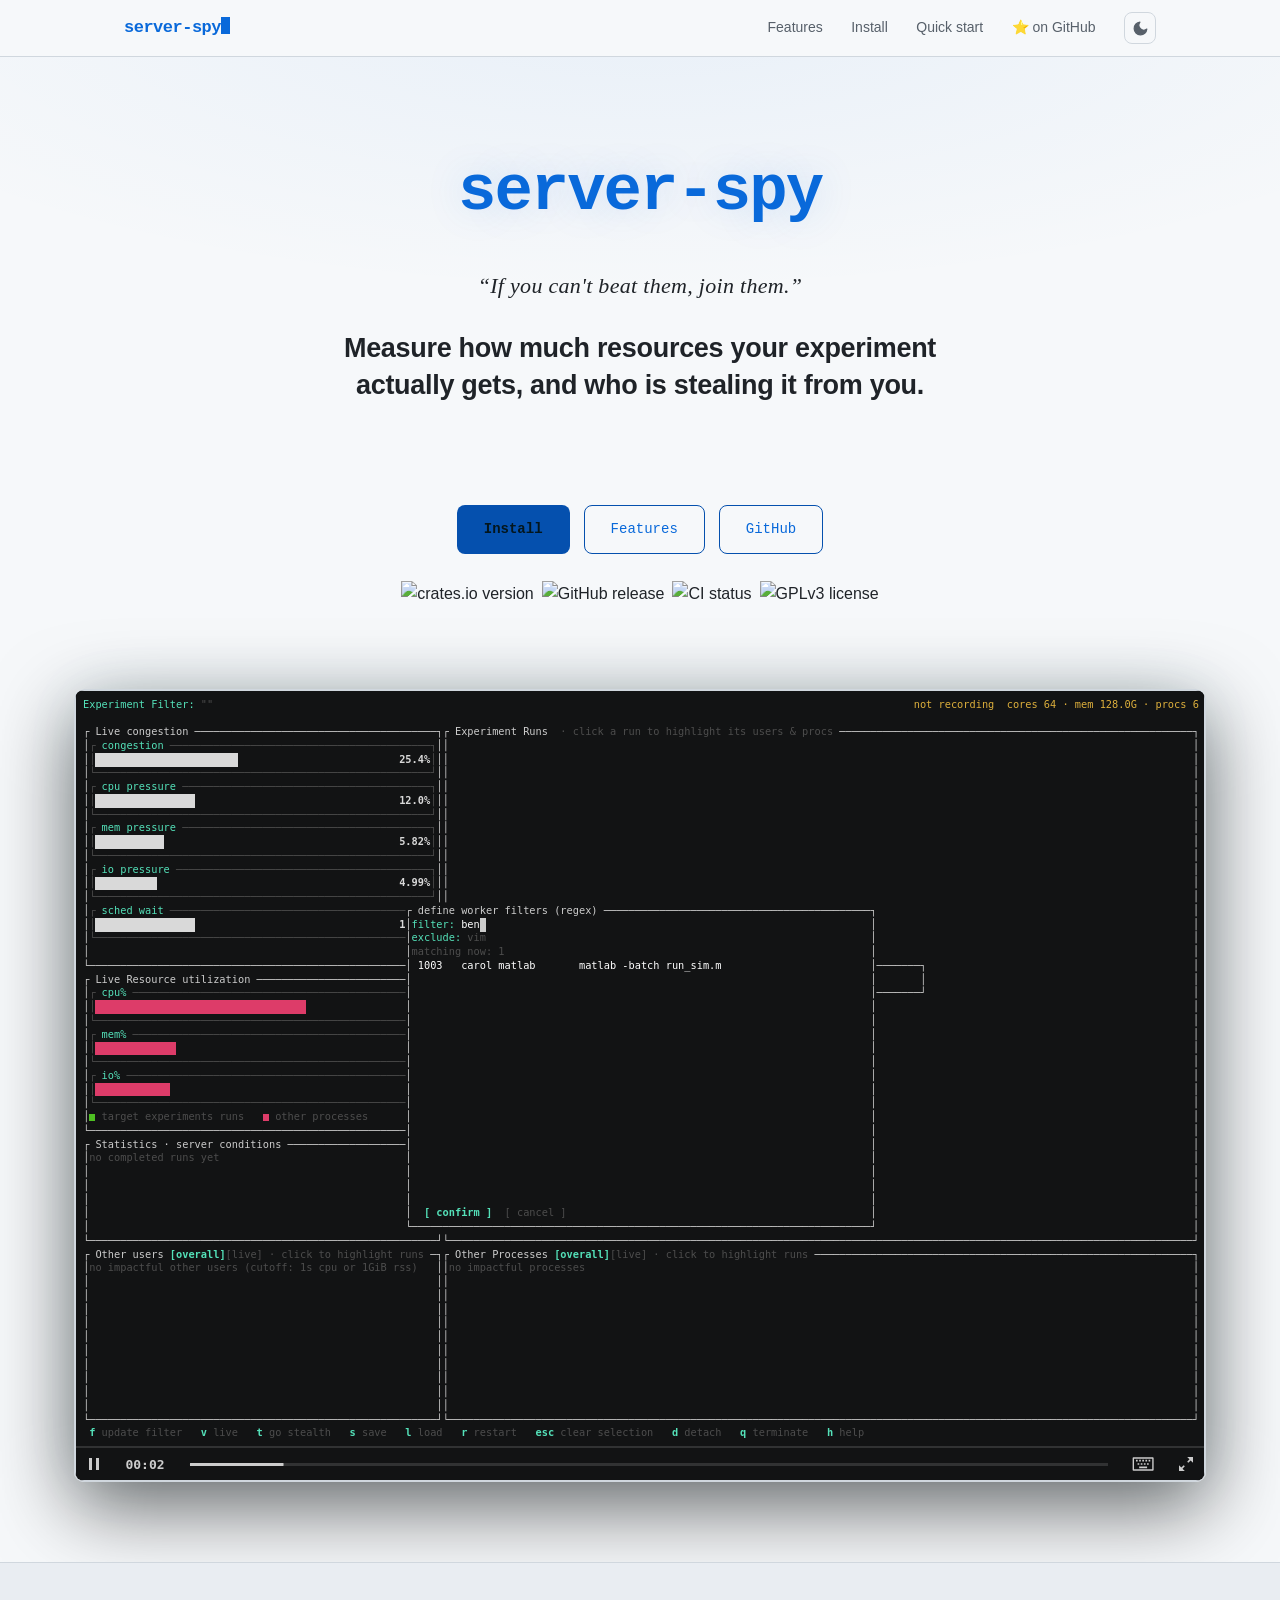
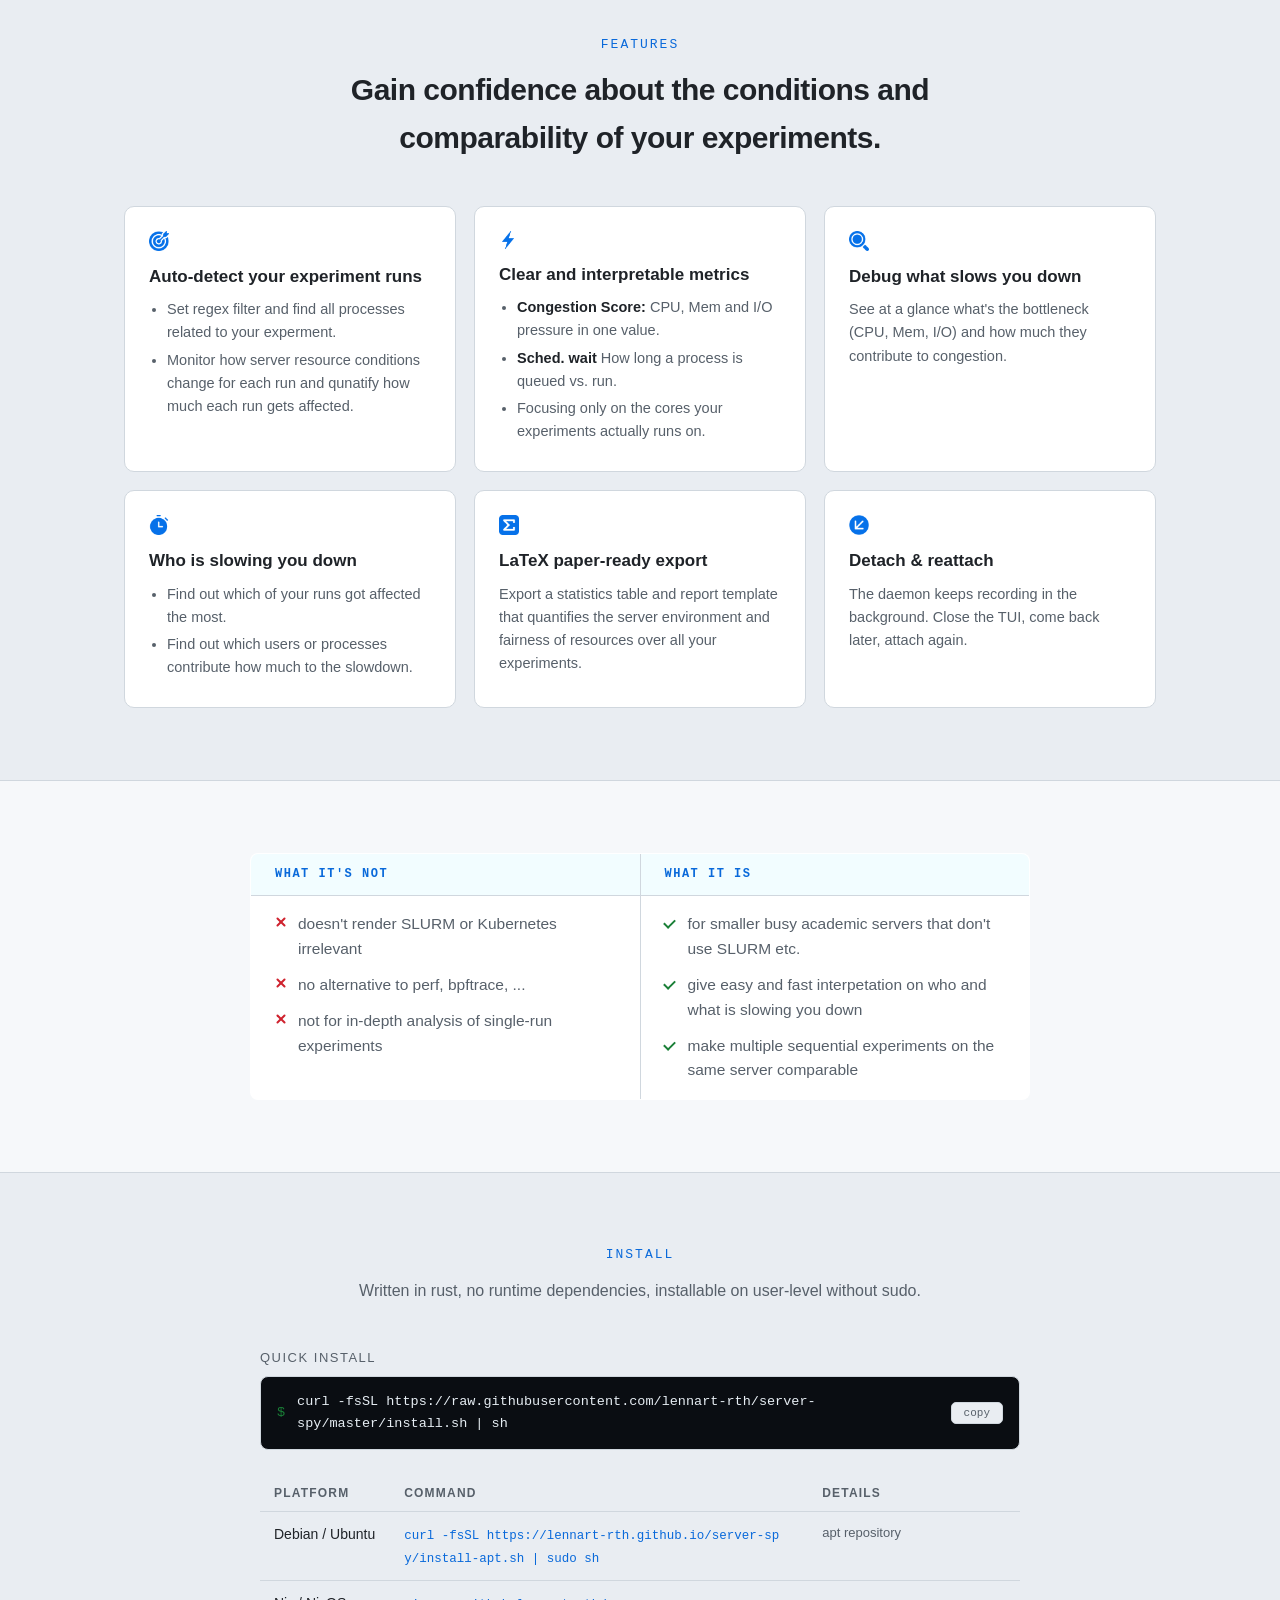
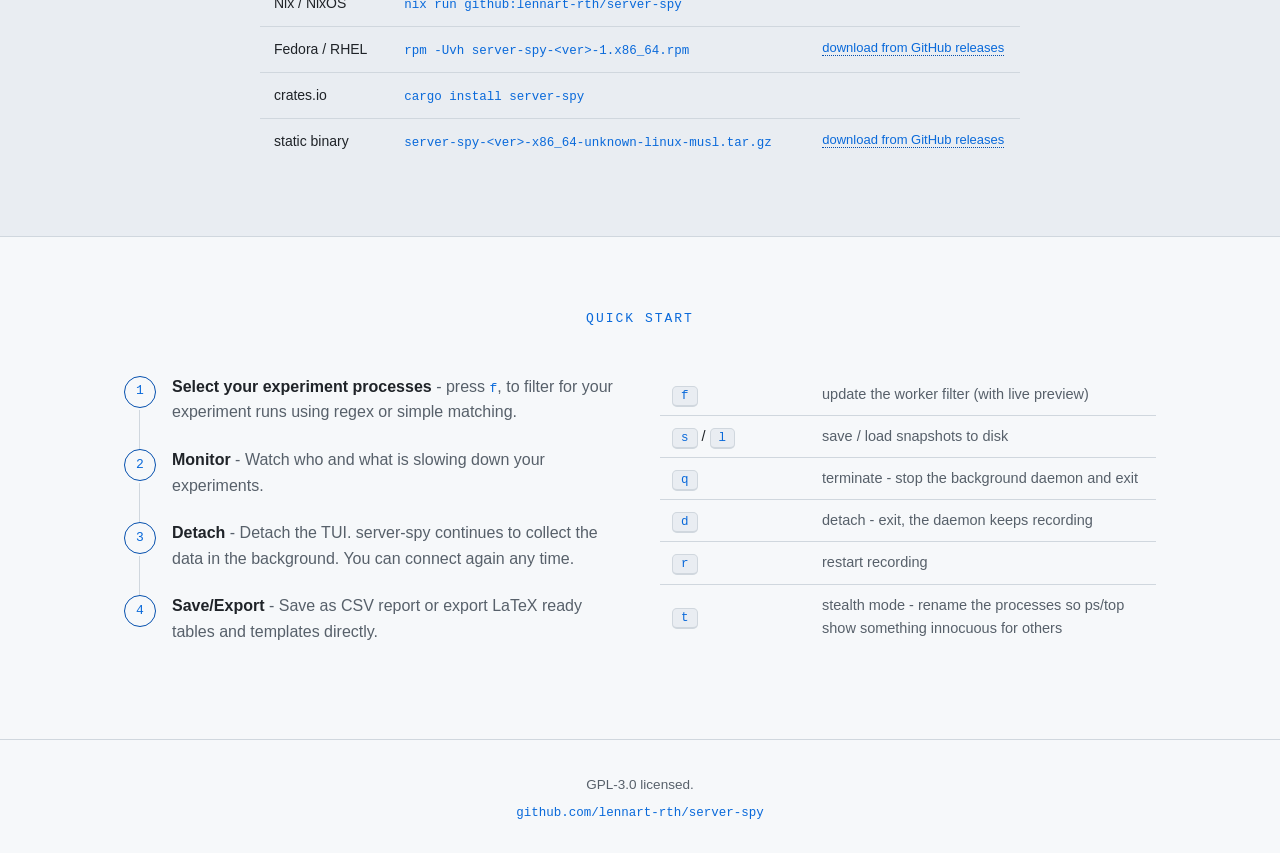
==== commit b006baea: "demo: refresh recorded cast" ====
--- a/site/index.html
+++ b/site/index.html
@@ -269,7 +269,7 @@
 <link rel="stylesheet" href="asciinema-player.css?v=0.1.2">
 <script src="asciinema-player.min.js?v=0.1.2"></script>
 <script>
-  AsciinemaPlayer.create('[data-uri]', document.getElementById('demo-player'), {
+  AsciinemaPlayer.create('[data-uri]', document.getElementById('demo-player'), {
     theme: 'asciinema',
     controls: true,
     autoPlay: true,
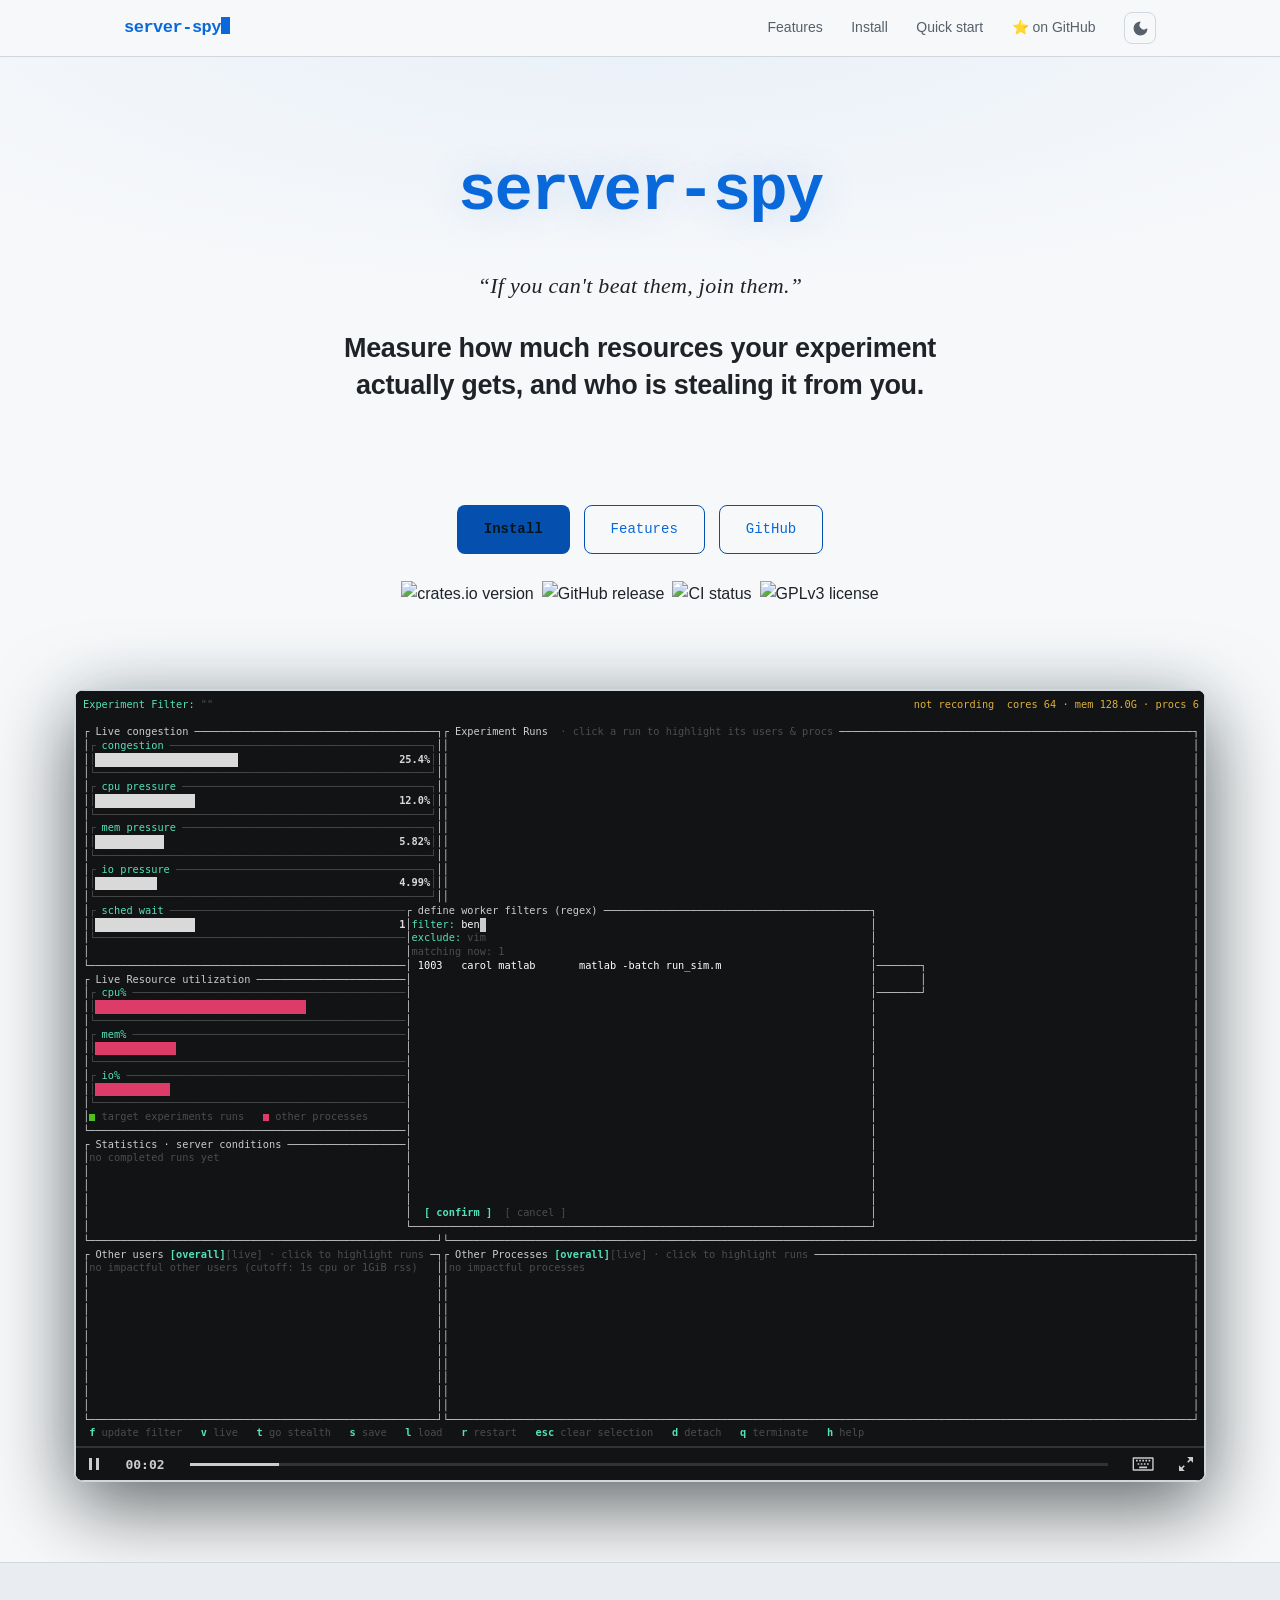
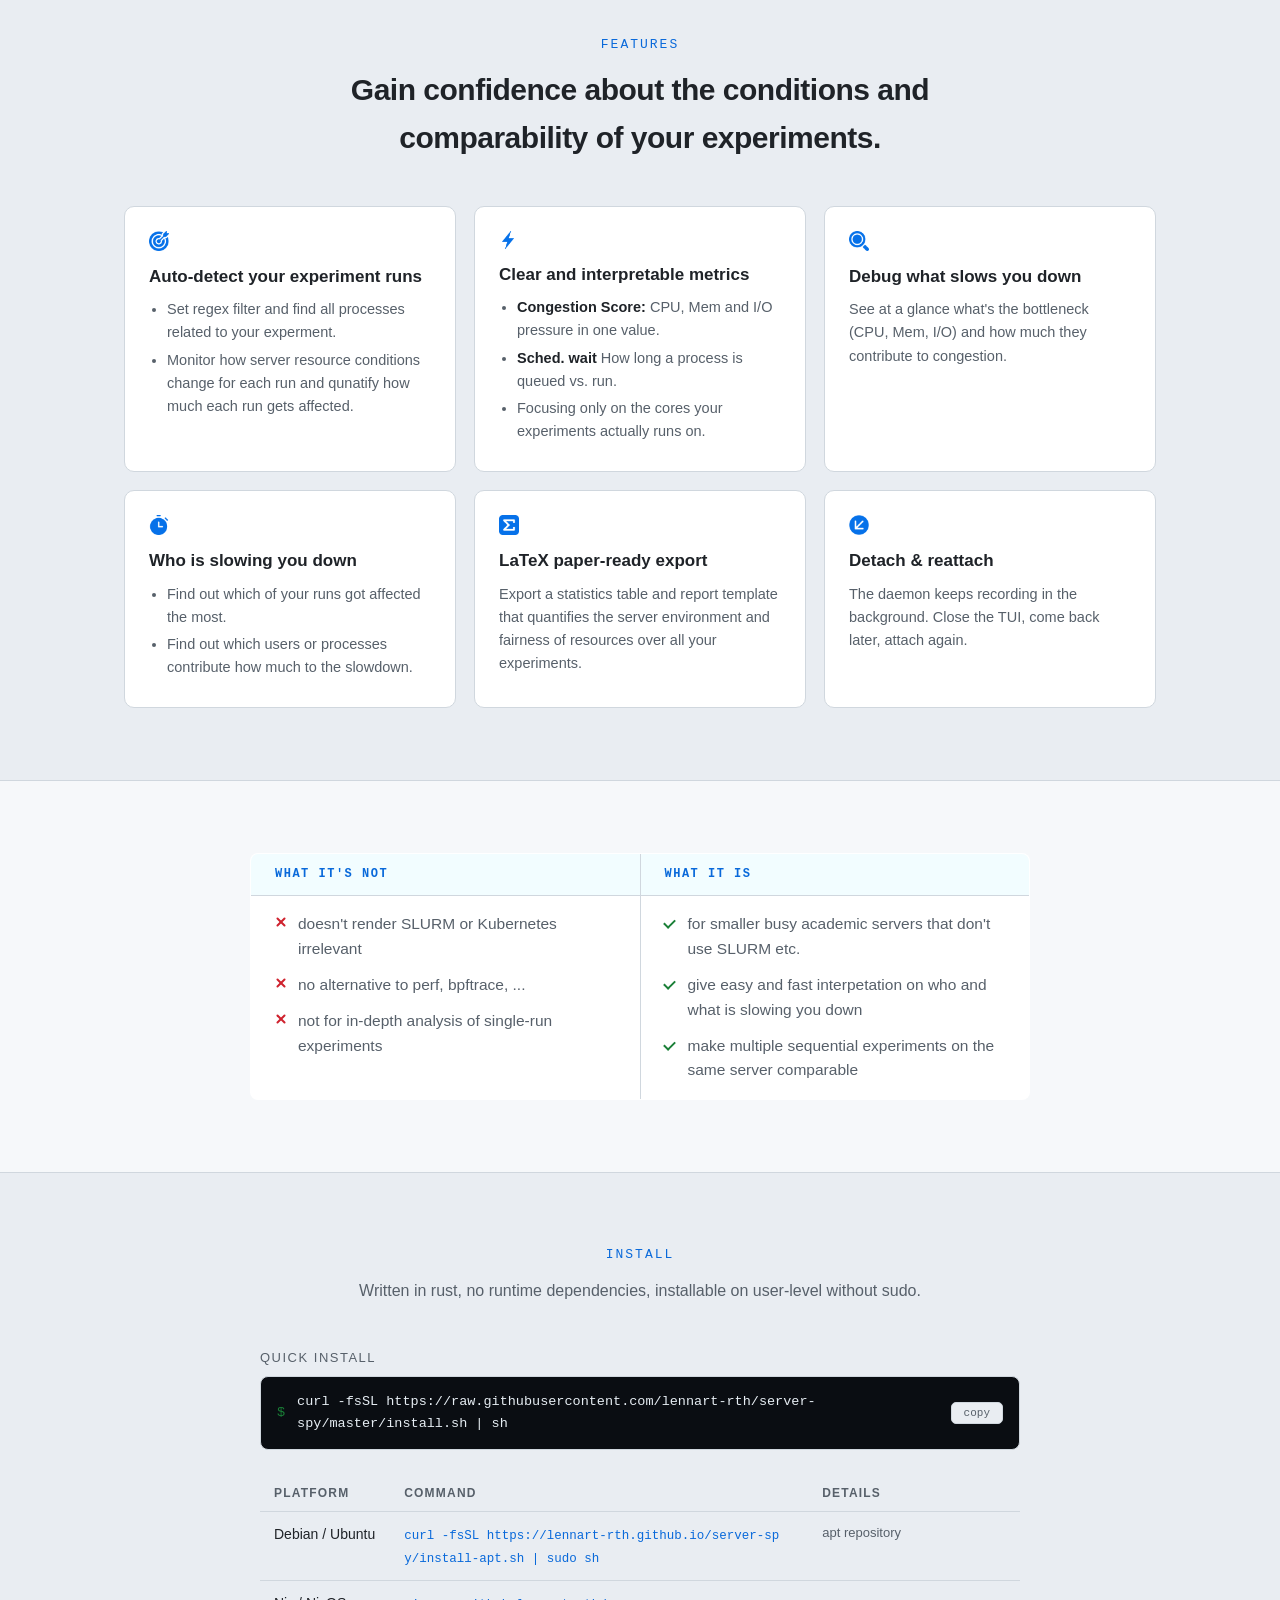
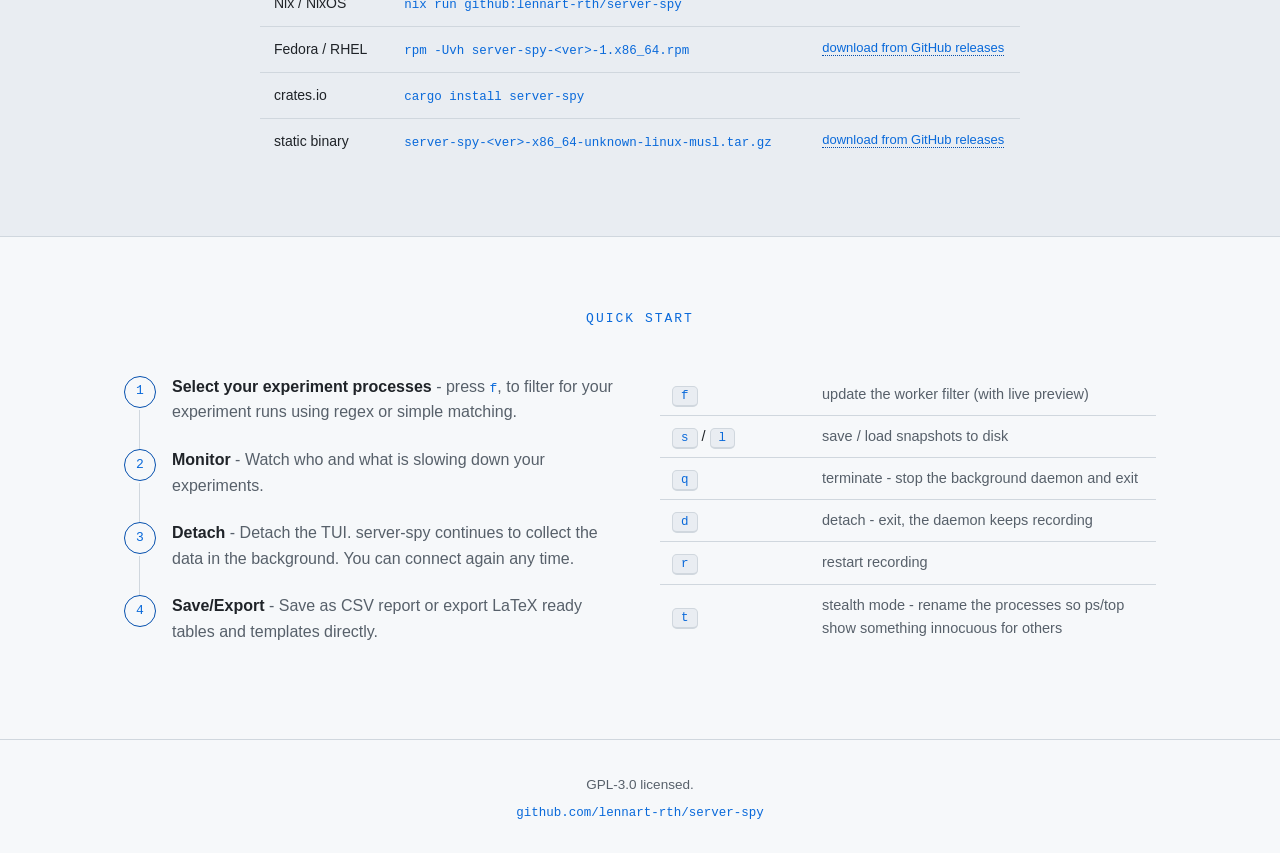
==== commit 1a9506c0: "demo: refresh recorded cast" ====
--- a/site/index.html
+++ b/site/index.html
@@ -269,7 +269,7 @@
 <link rel="stylesheet" href="asciinema-player.css?v=0.1.2">
 <script src="asciinema-player.min.js?v=0.1.2"></script>
 <script>
-  AsciinemaPlayer.create('[data-uri]', document.getElementById('demo-player'), {
+  AsciinemaPlayer.create('[data-uri]', document.getElementById('demo-player'), {
     theme: 'asciinema',
     controls: true,
     autoPlay: true,
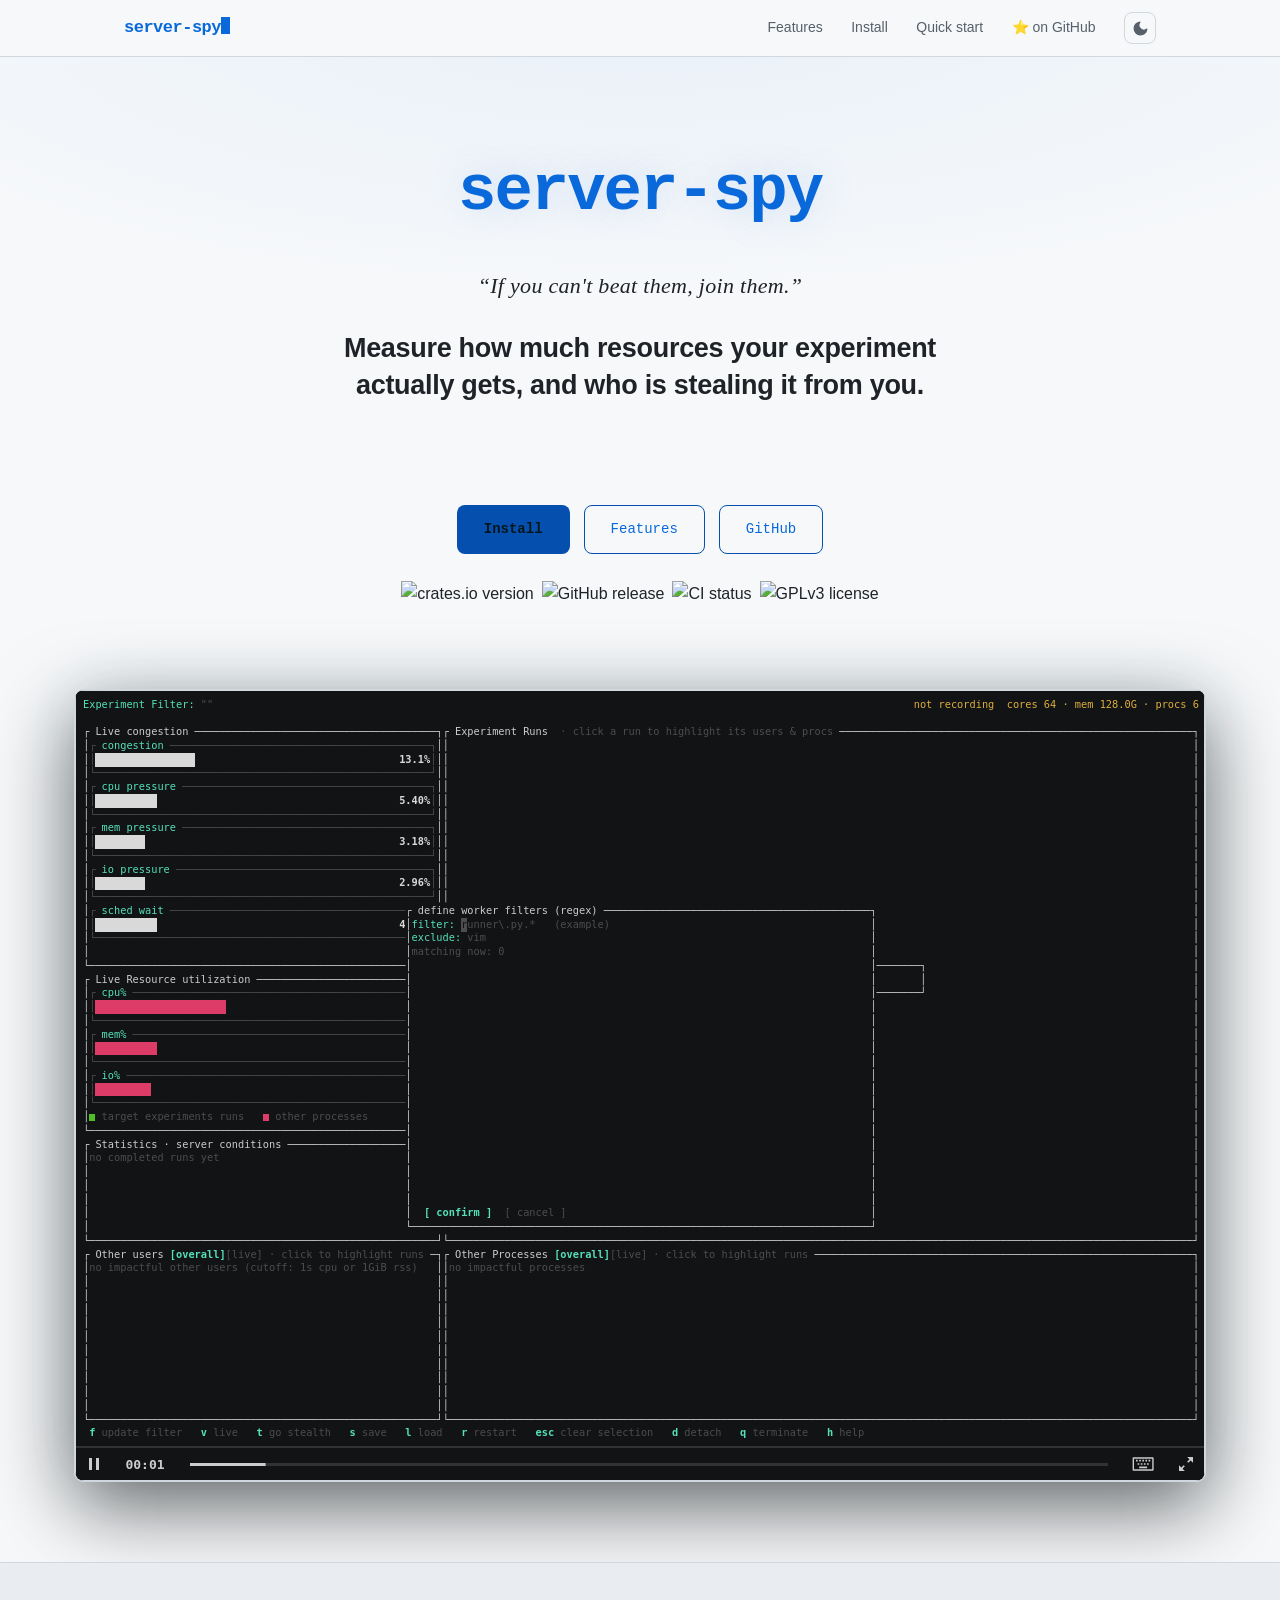
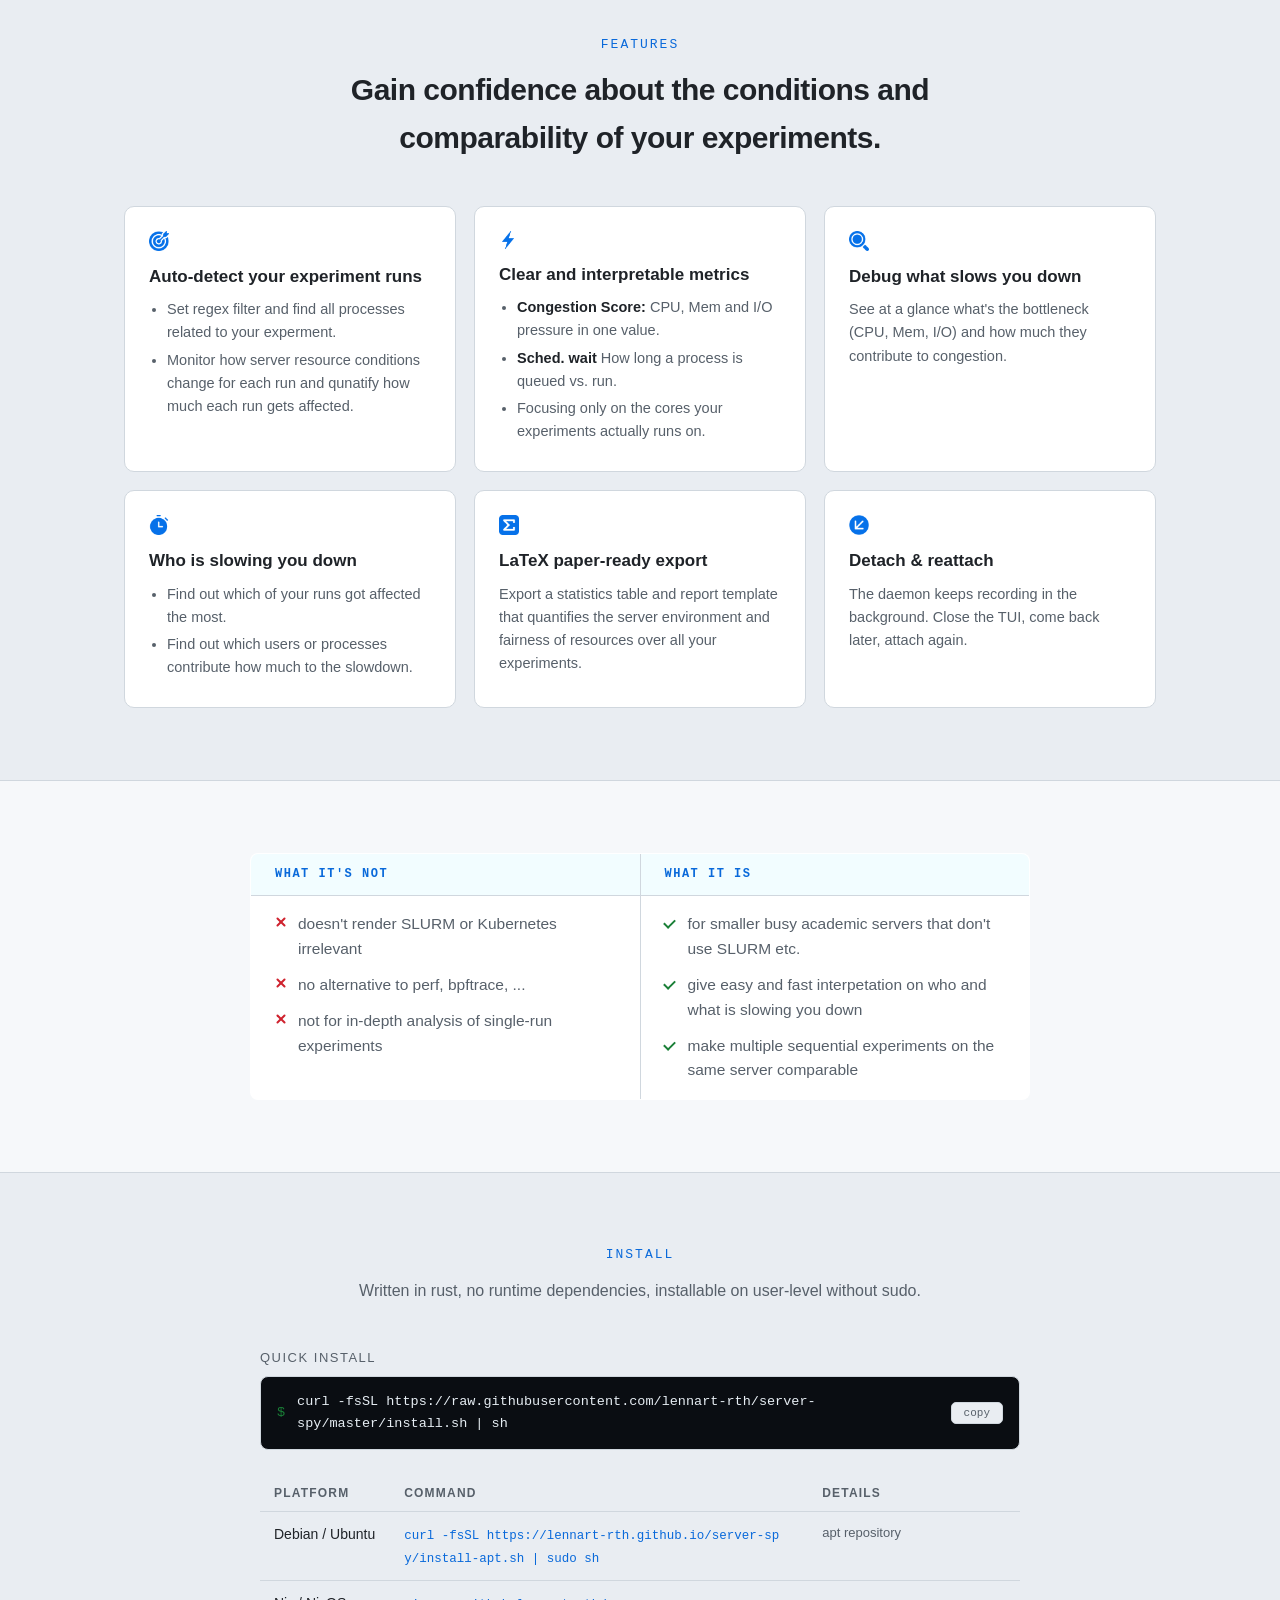
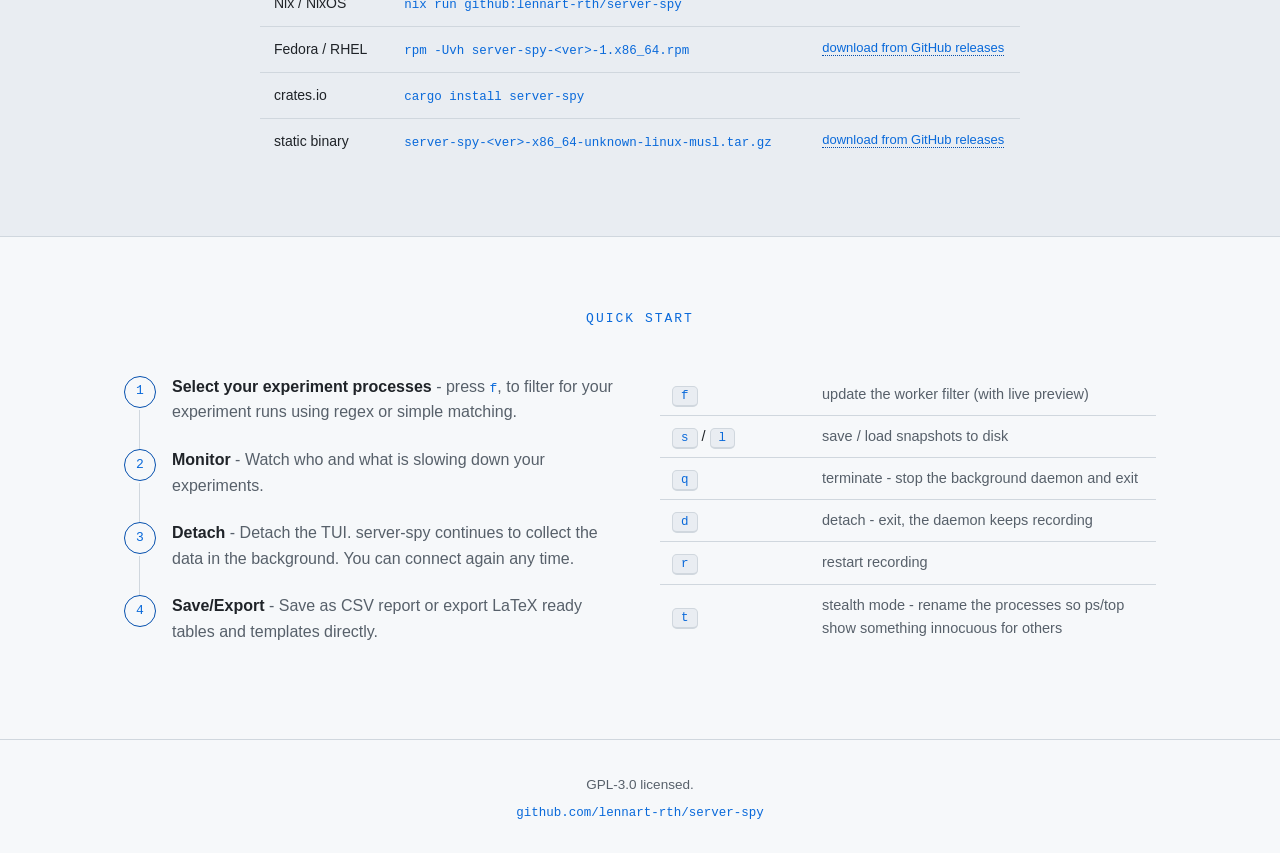
==== commit a8349294: "fixed filter and tui demo" ====
--- a/site/index.html
+++ b/site/index.html
@@ -269,7 +269,7 @@
 <link rel="stylesheet" href="asciinema-player.css?v=0.1.2">
 <script src="asciinema-player.min.js?v=0.1.2"></script>
 <script>
-  AsciinemaPlayer.create('[data-uri]', document.getElementById('demo-player'), {
+  AsciinemaPlayer.create('[data-uri]', document.getElementById('demo-player'), {
     theme: 'asciinema',
     controls: true,
     autoPlay: true,
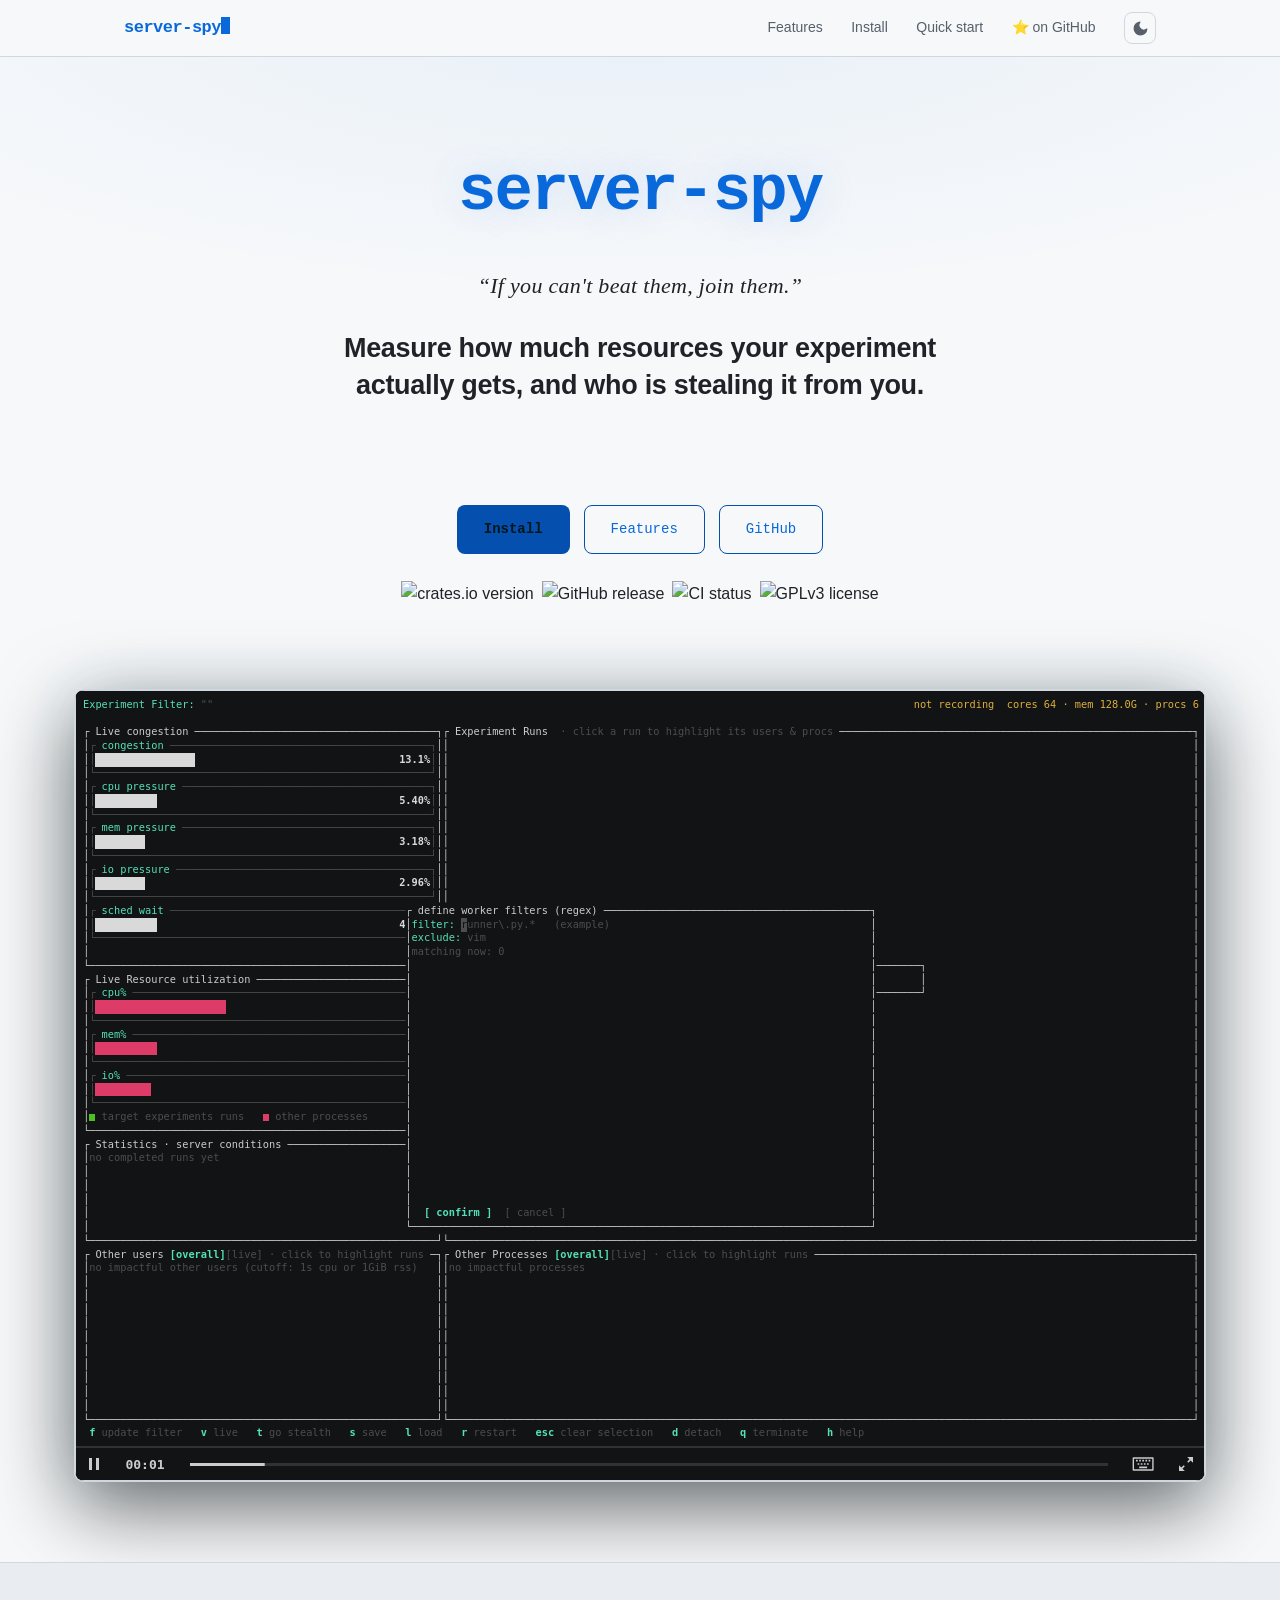
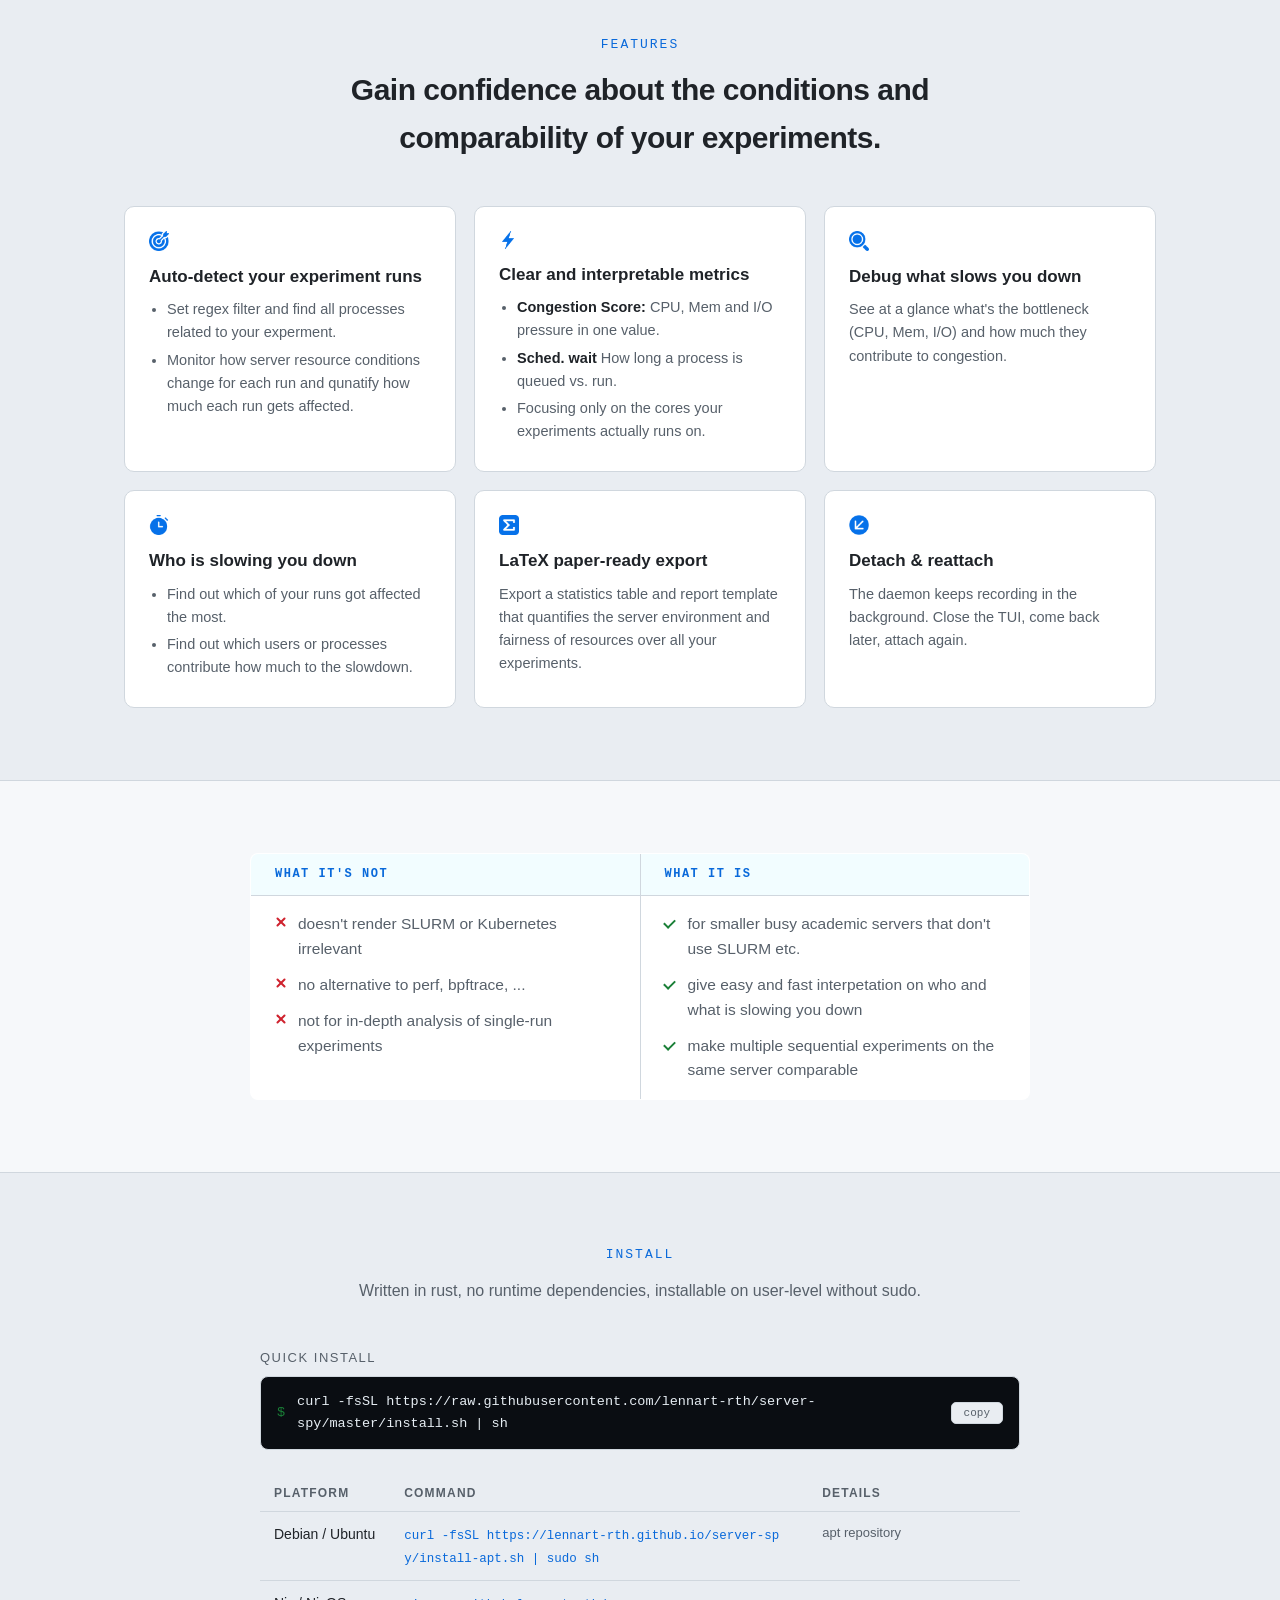
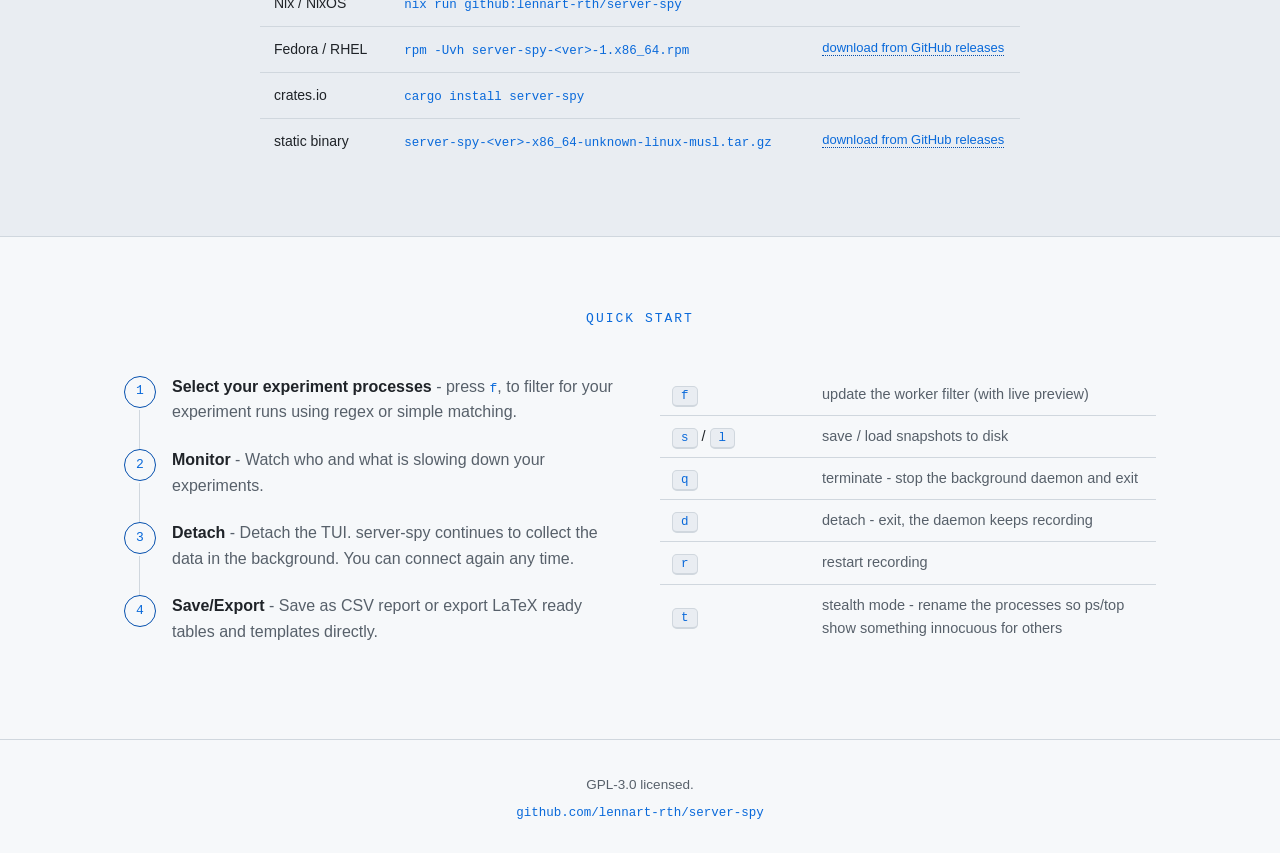
==== commit 9d0d97df: "demo: refresh recorded cast" ====
--- a/site/index.html
+++ b/site/index.html
@@ -269,7 +269,7 @@
 <link rel="stylesheet" href="asciinema-player.css?v=0.1.2">
 <script src="asciinema-player.min.js?v=0.1.2"></script>
 <script>
-  AsciinemaPlayer.create('[data-uri]', document.getElementById('demo-player'), {
+  AsciinemaPlayer.create('[data-uri]', document.getElementById('demo-player'), {
     theme: 'asciinema',
     controls: true,
     autoPlay: true,
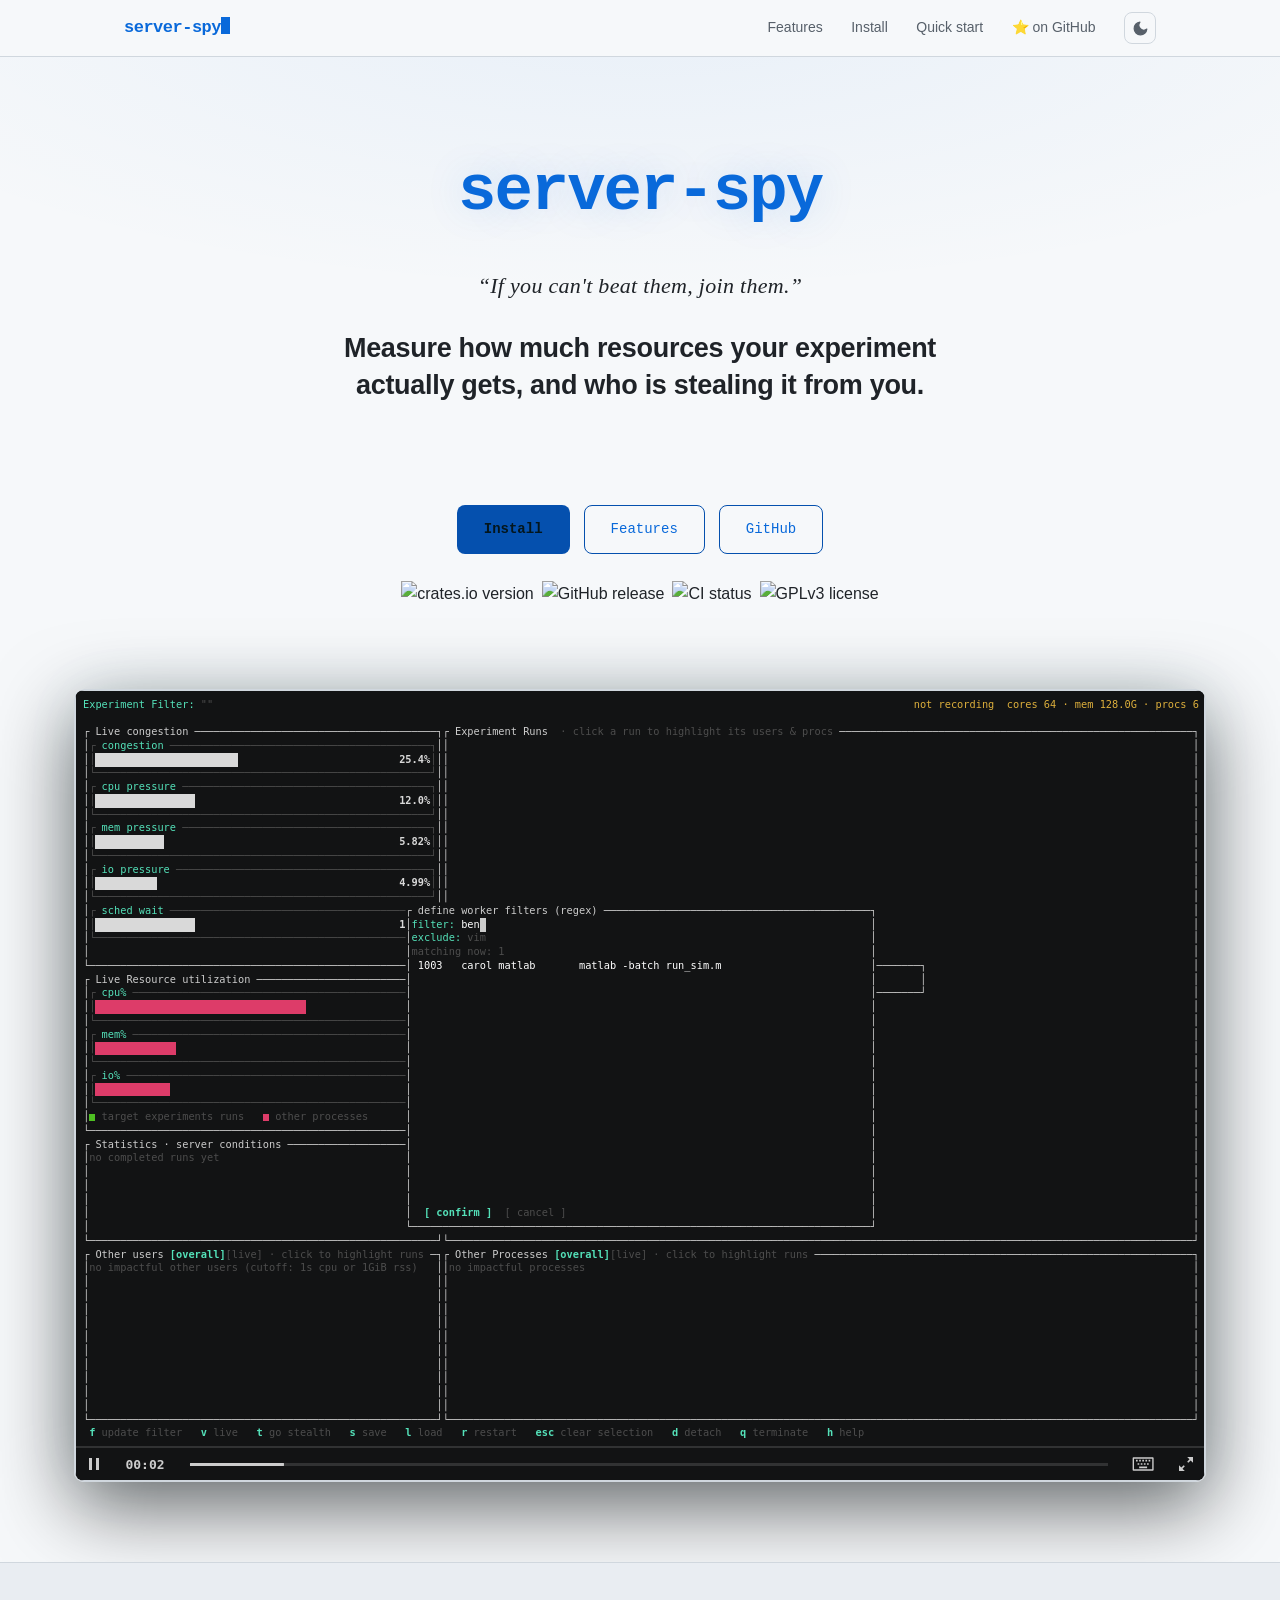
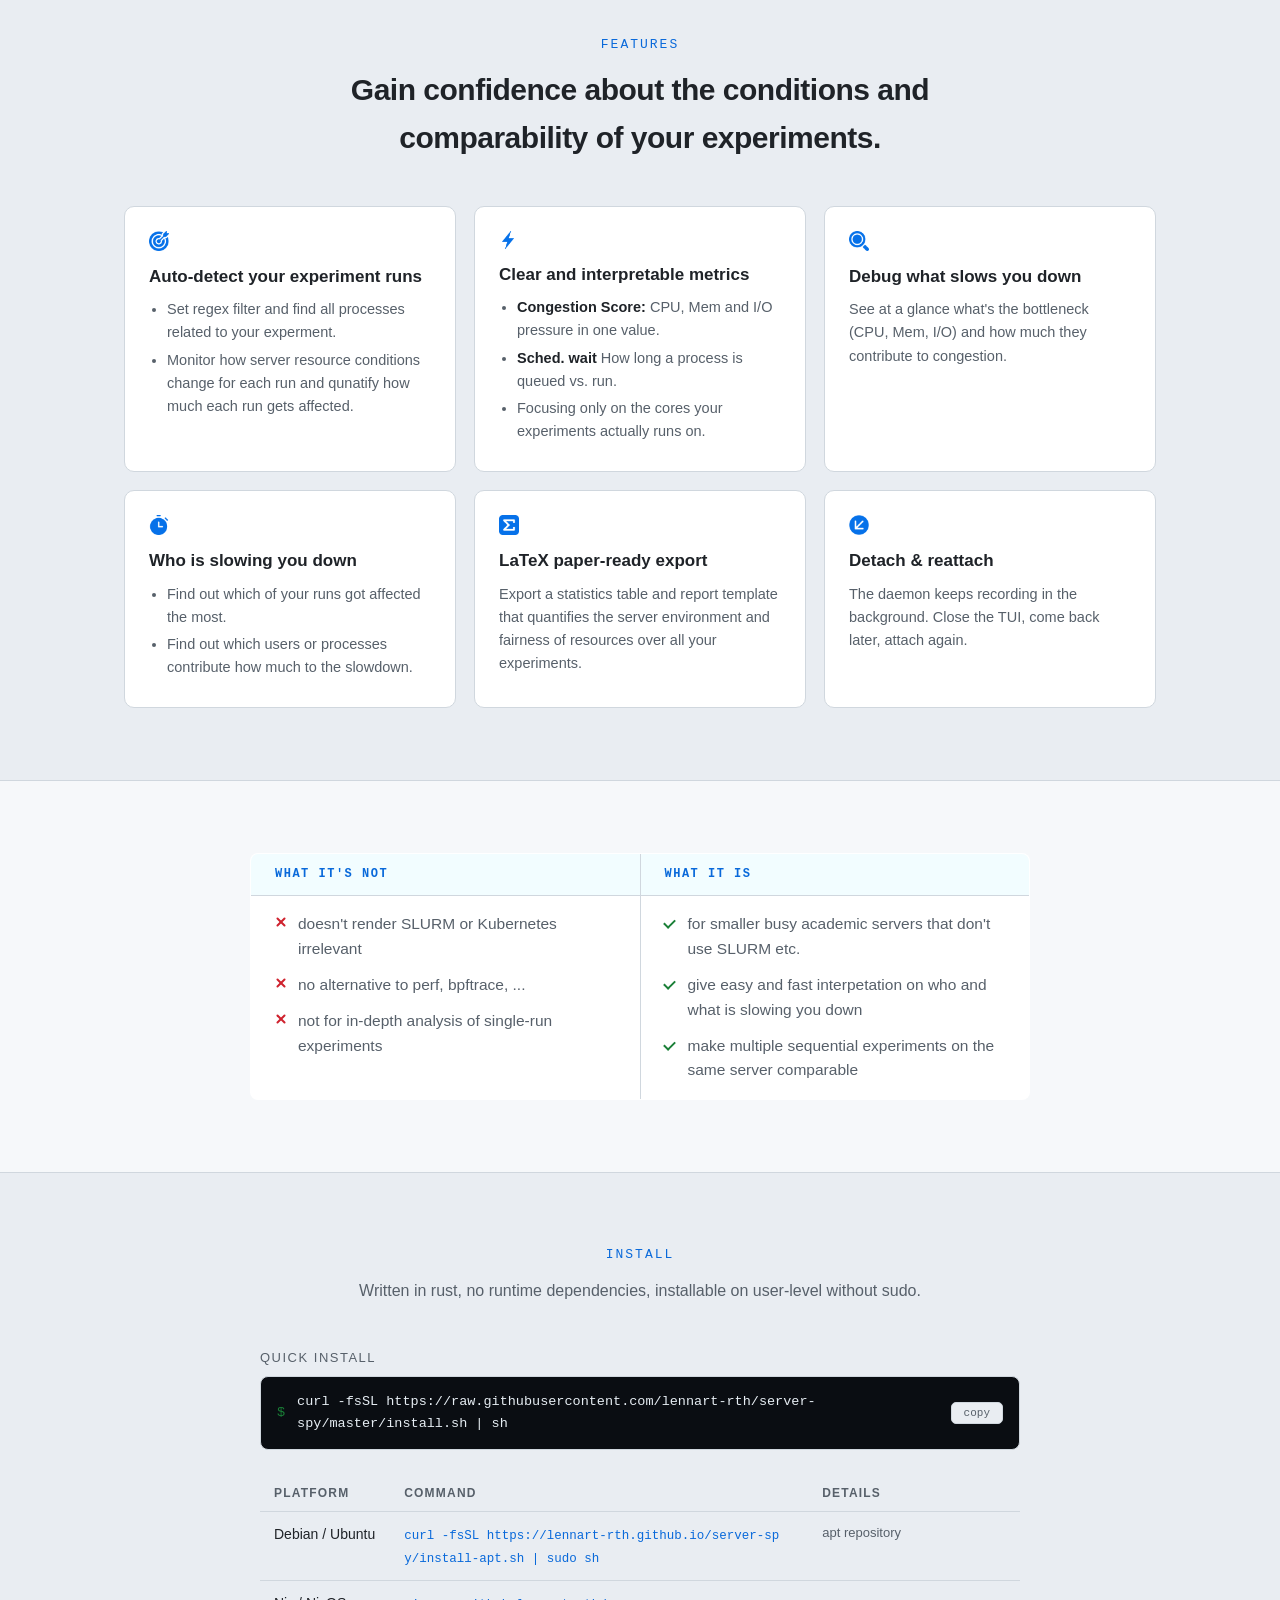
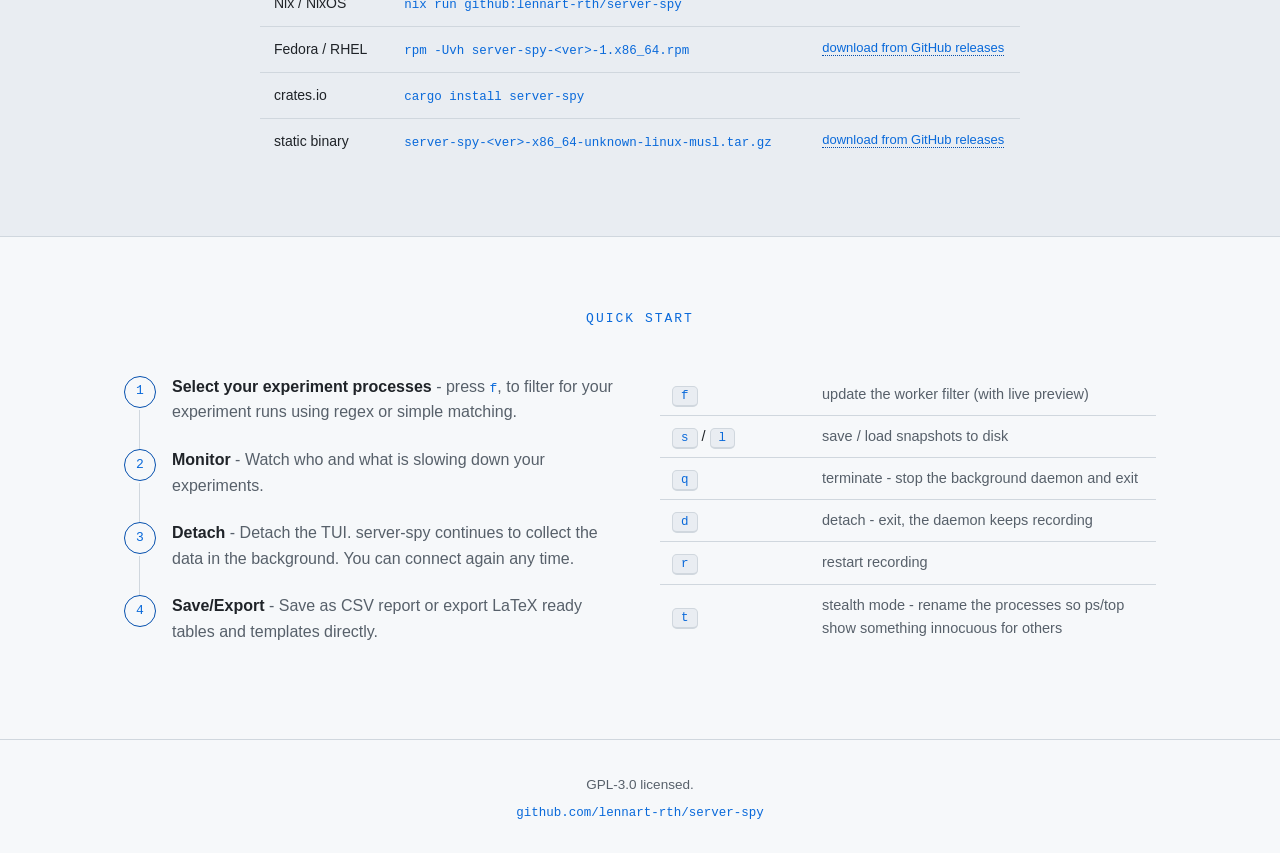
==== commit 14da465e: "demo: refresh recorded cast" ====
--- a/site/index.html
+++ b/site/index.html
@@ -269,7 +269,7 @@
 <link rel="stylesheet" href="asciinema-player.css?v=0.1.2">
 <script src="asciinema-player.min.js?v=0.1.2"></script>
 <script>
-  AsciinemaPlayer.create('[data-uri]', document.getElementById('demo-player'), {
+  AsciinemaPlayer.create('[data-uri]', document.getElementById('demo-player'), {
     theme: 'asciinema',
     controls: true,
     autoPlay: true,
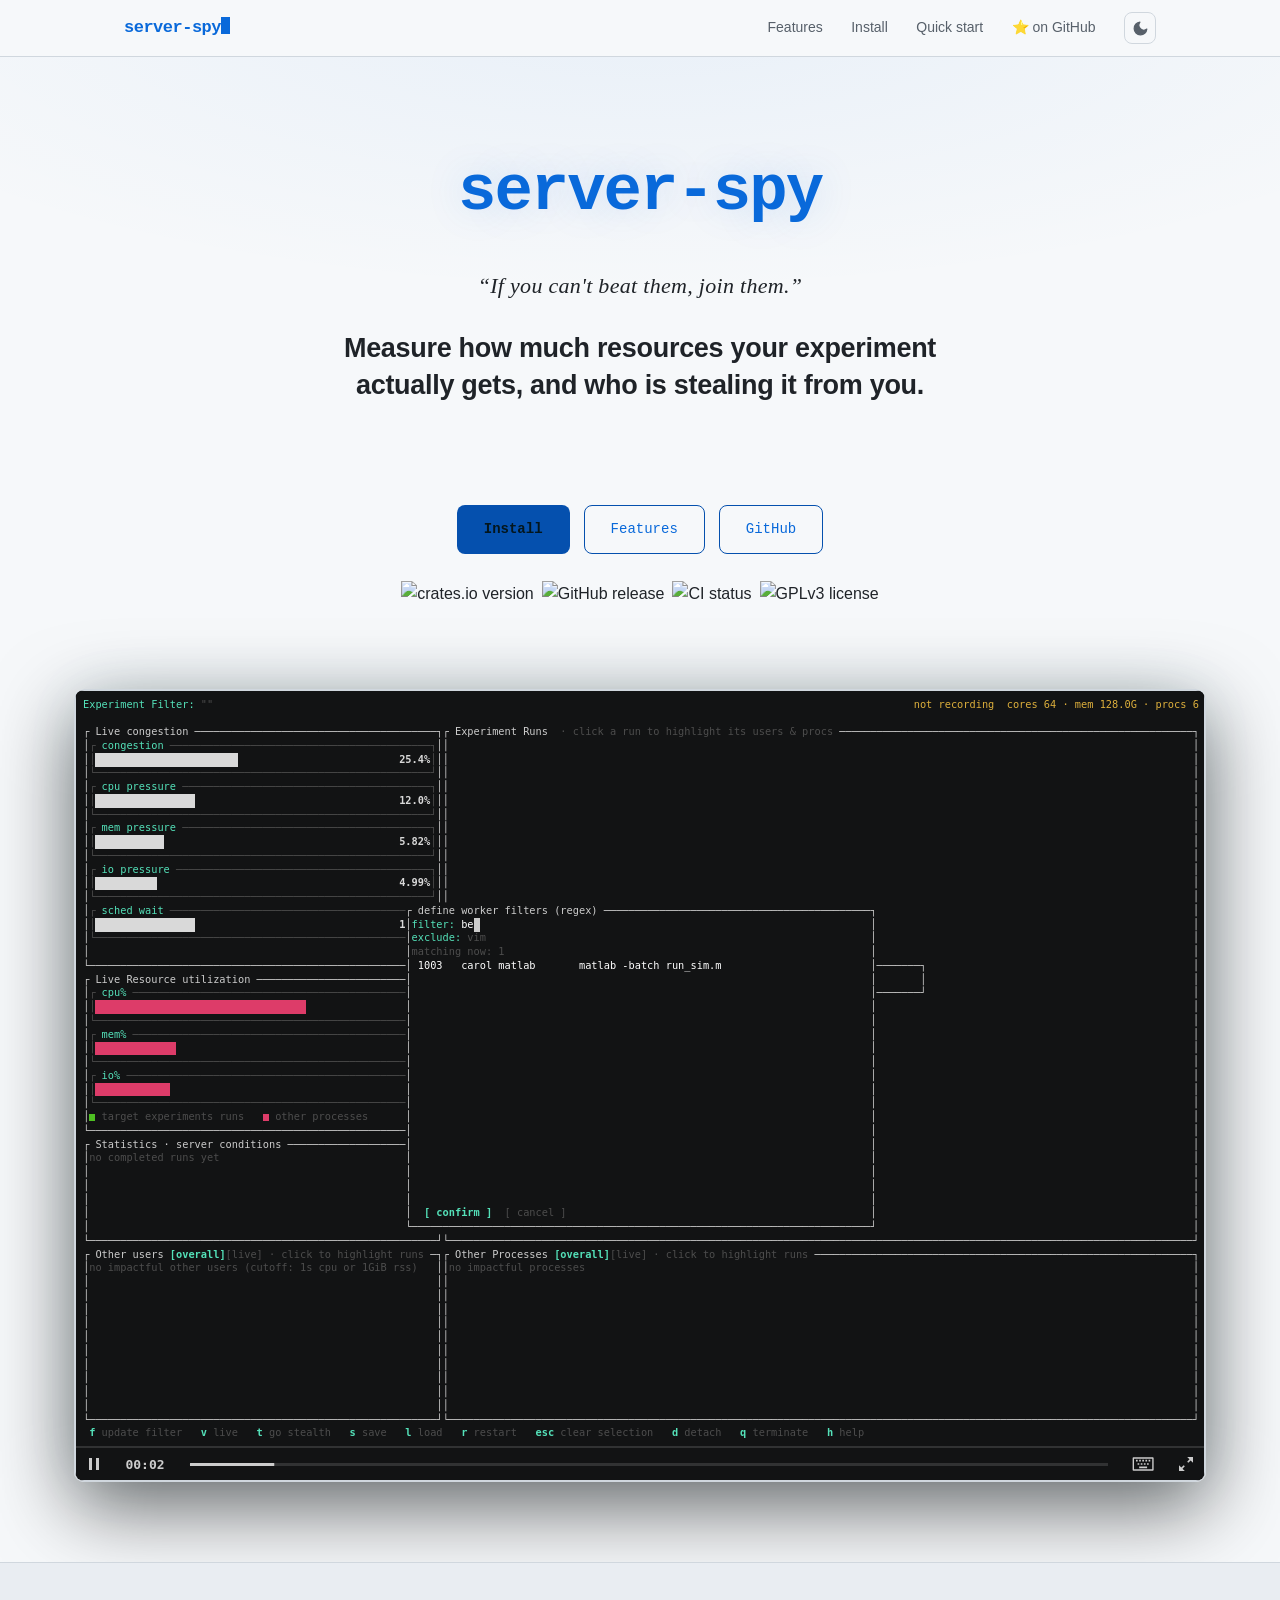
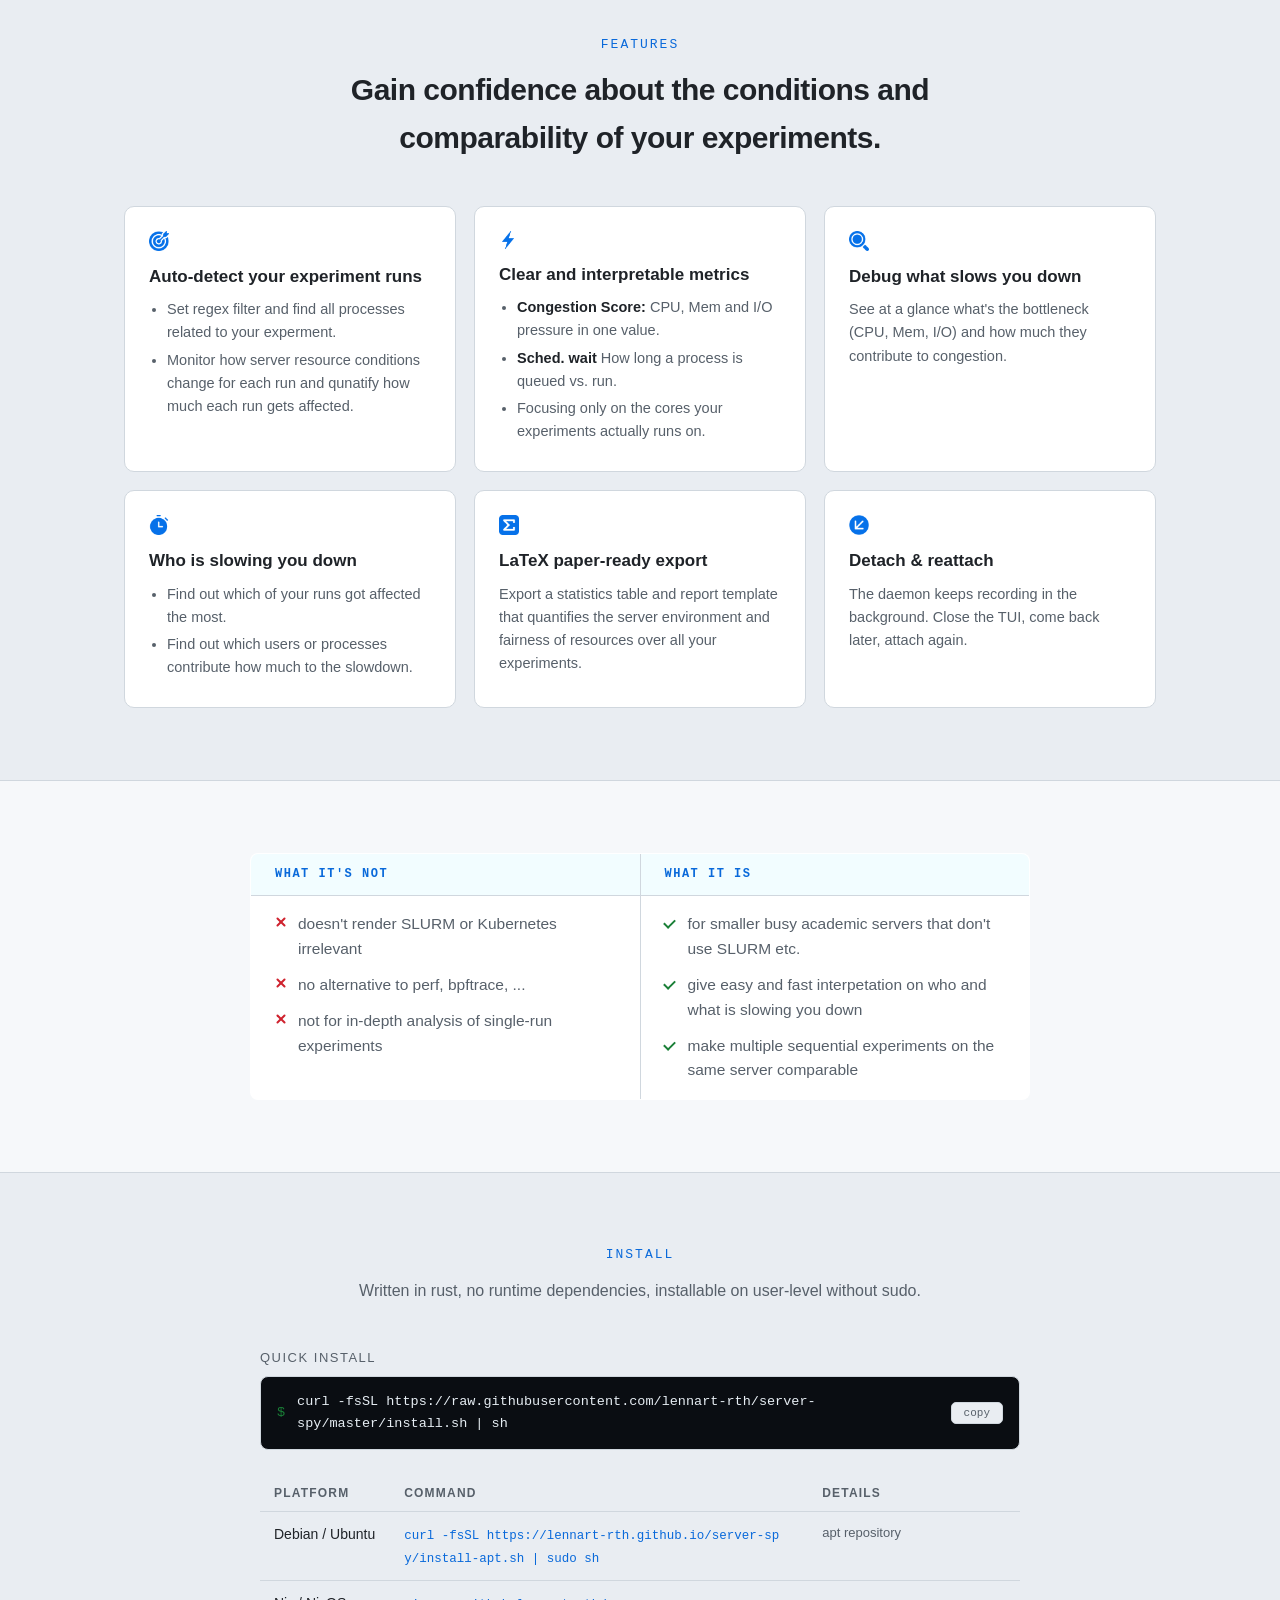
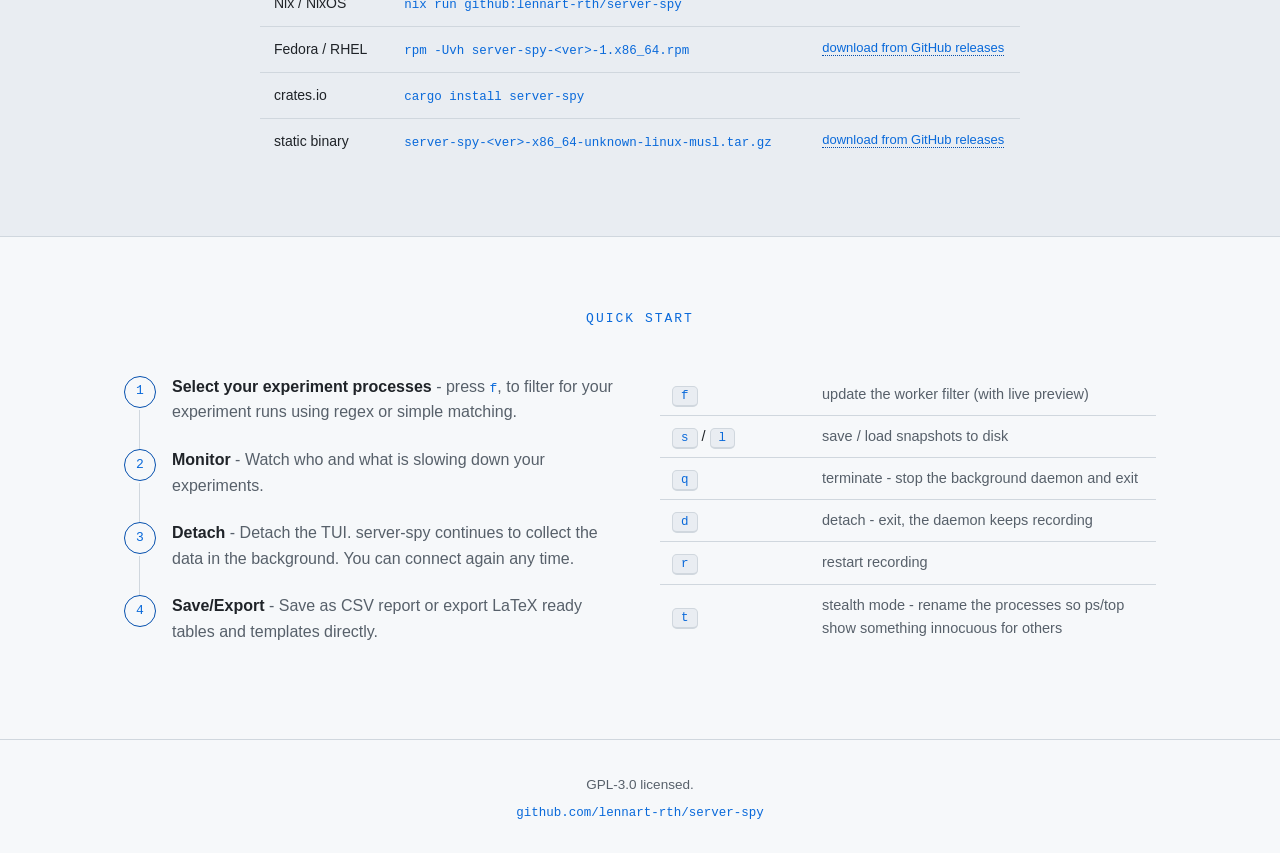
==== commit 22701647: "demo: refresh recorded cast" ====
--- a/site/index.html
+++ b/site/index.html
@@ -269,7 +269,7 @@
 <link rel="stylesheet" href="asciinema-player.css?v=0.1.2">
 <script src="asciinema-player.min.js?v=0.1.2"></script>
 <script>
-  AsciinemaPlayer.create('[data-uri]', document.getElementById('demo-player'), {
+  AsciinemaPlayer.create('[data-uri]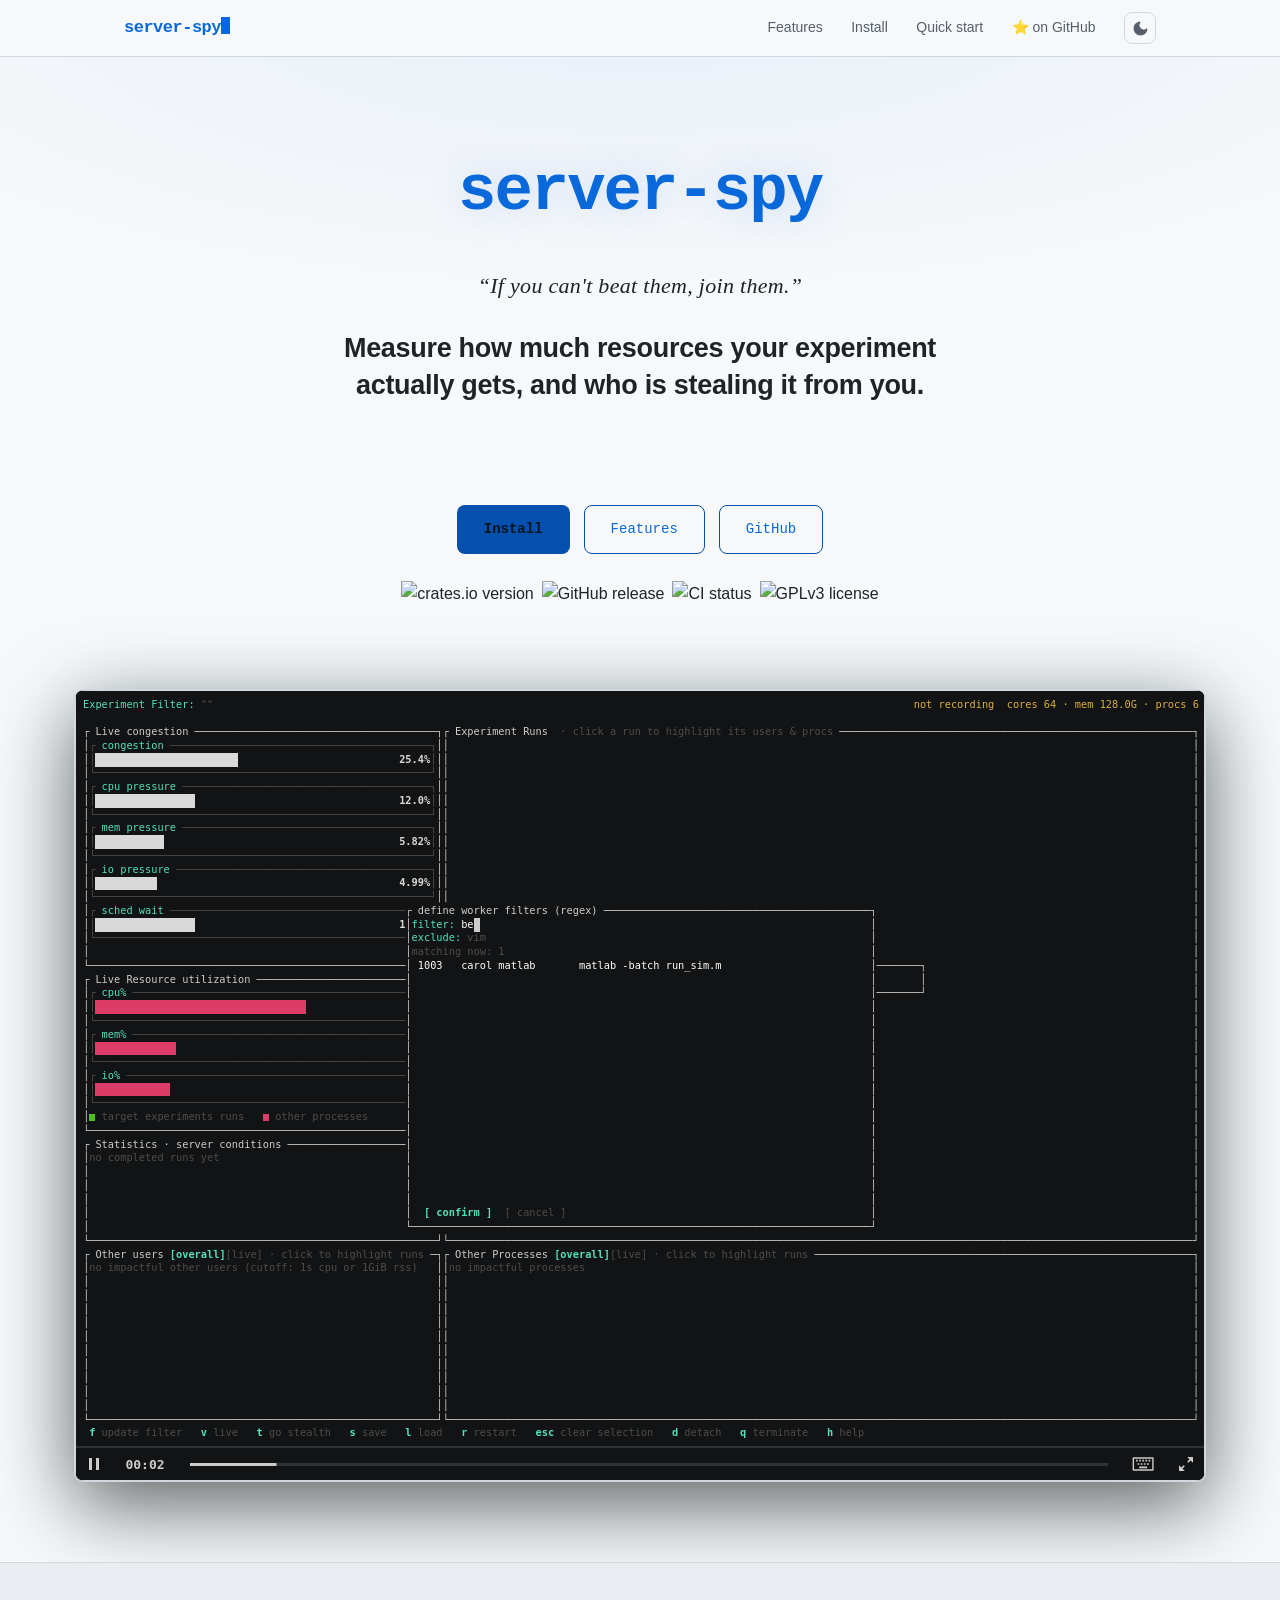
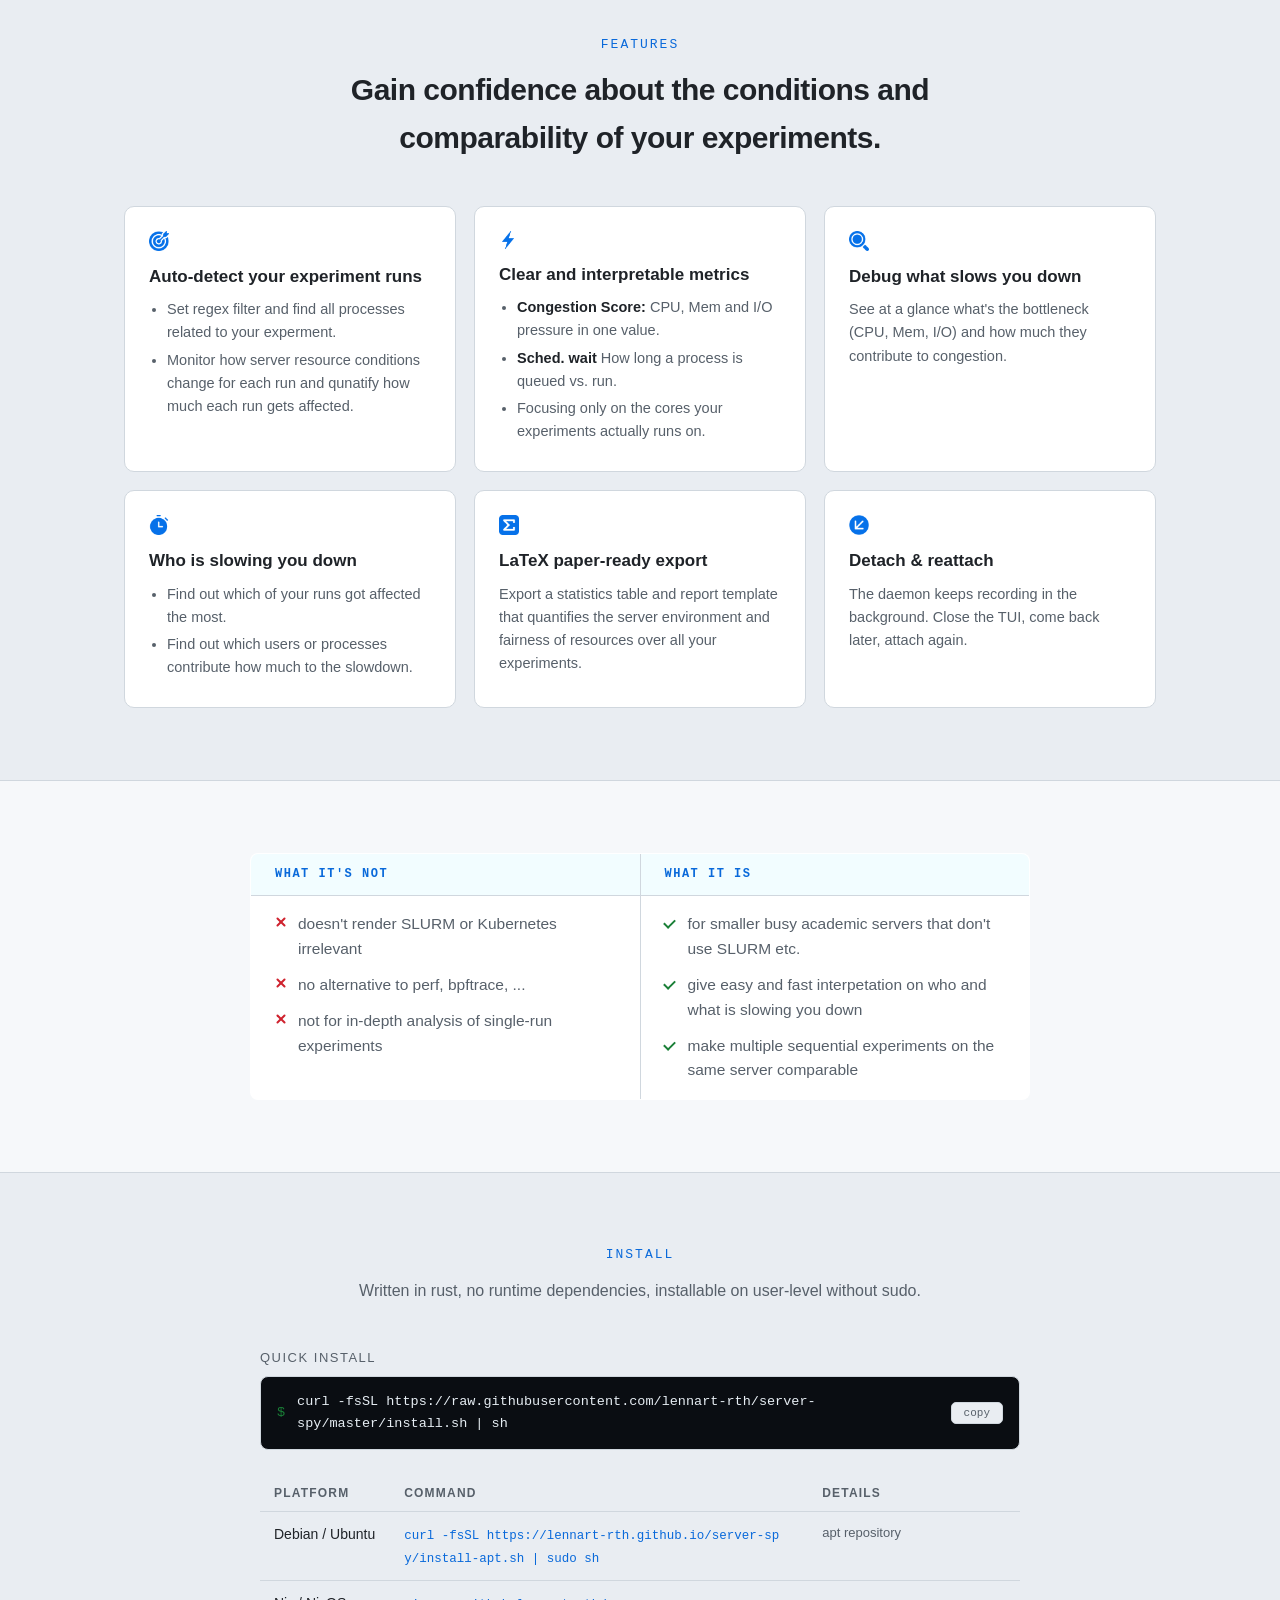
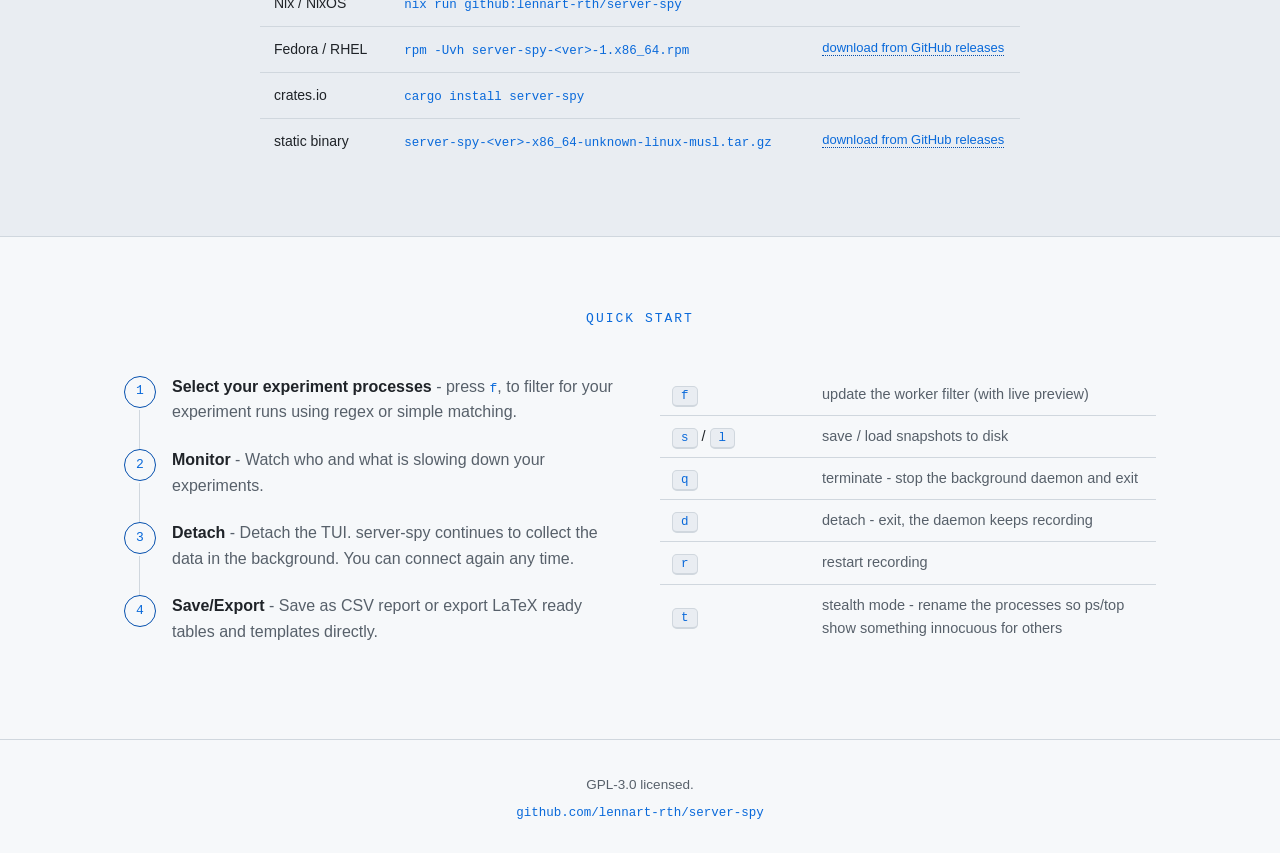
